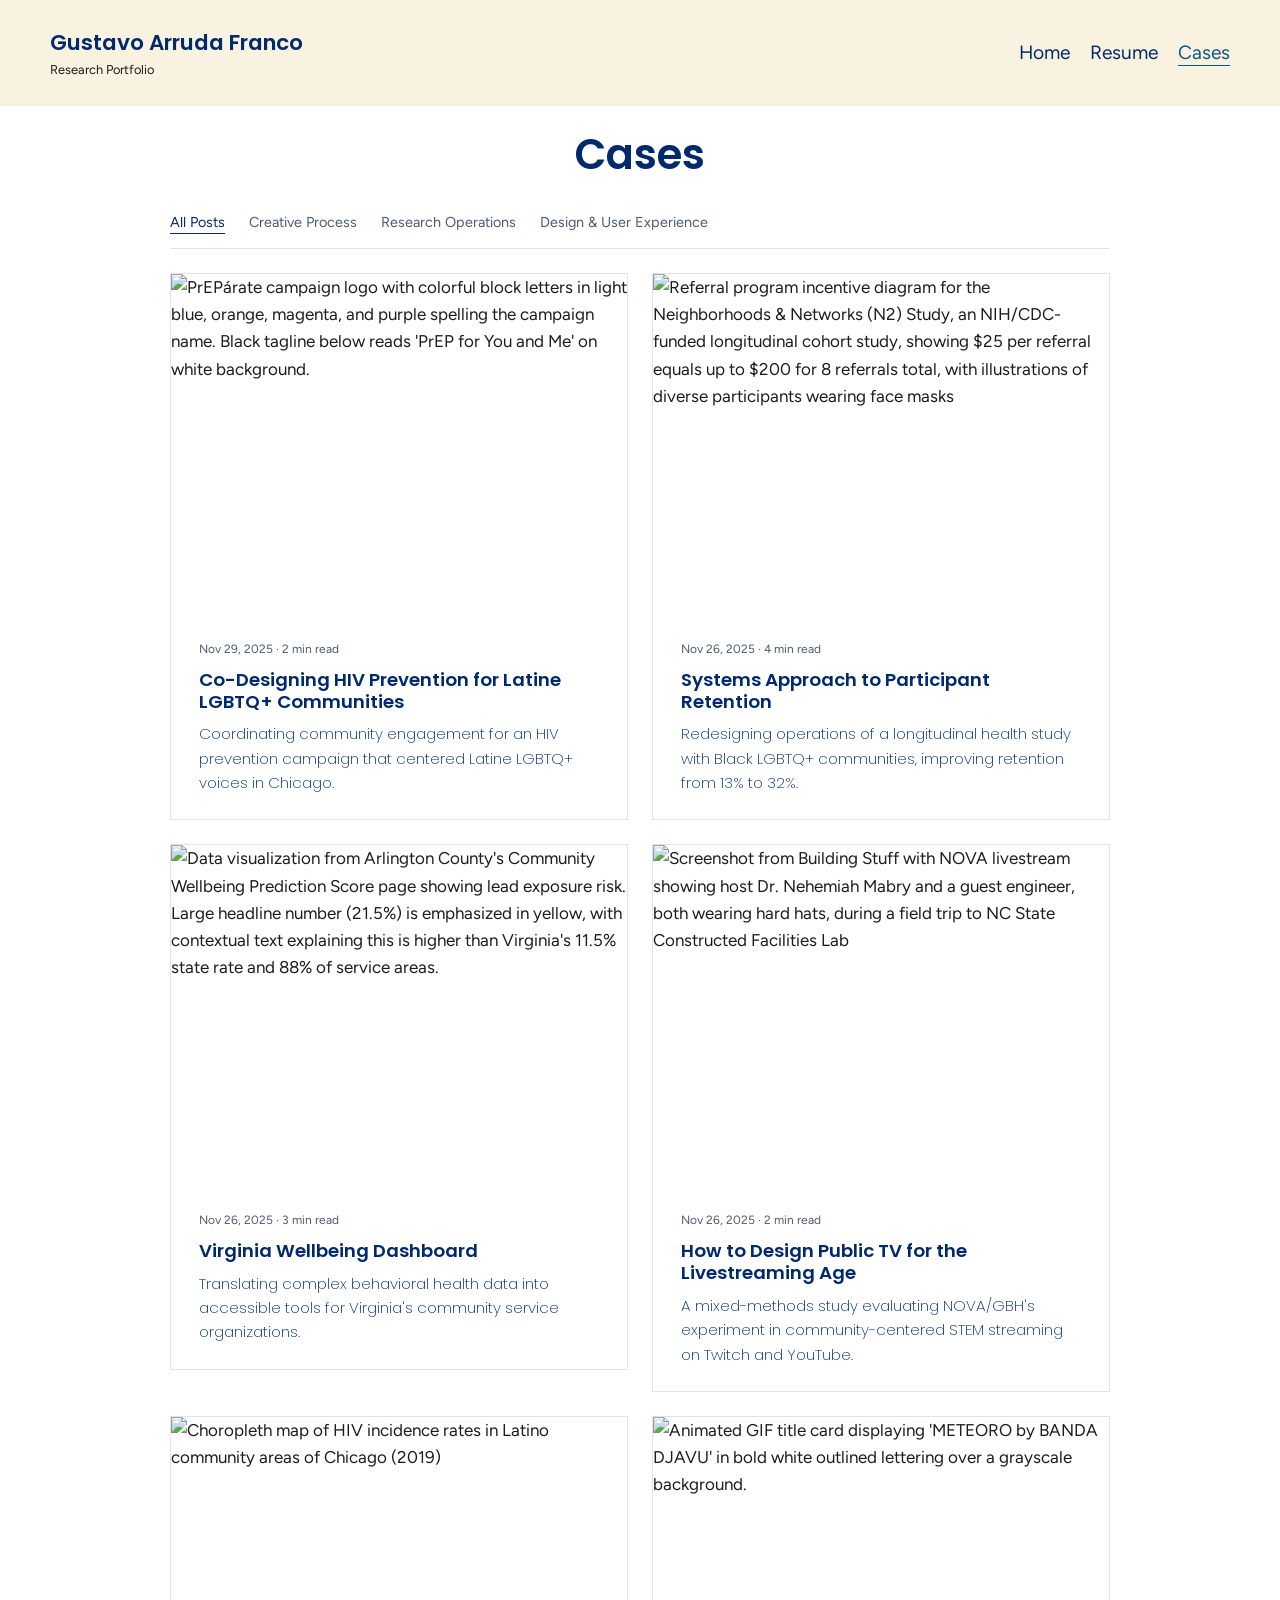
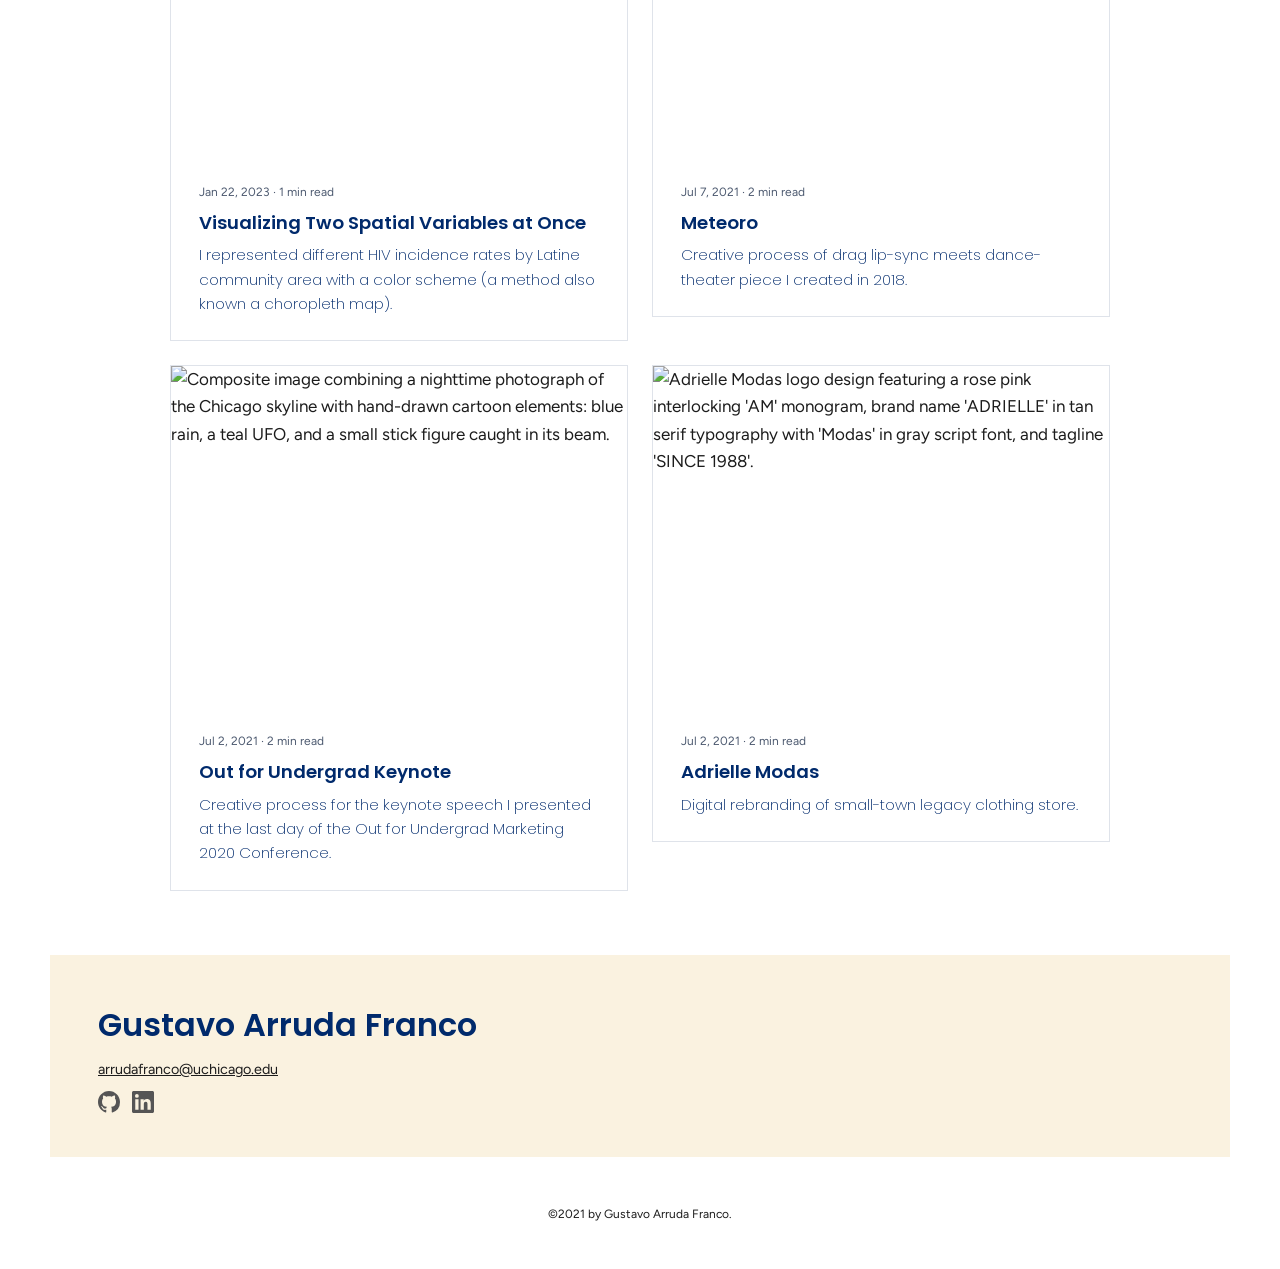
==== cases/index.html @ 229cd4fa "Move portfolio from Wix to GitHub Pages Co-Authored-By: Claude Opus 5.5 <noreply@anthropic.com> Clau" ====
<!DOCTYPE html>
<html lang="en">
<head>
<meta charset="utf-8">
<meta name="viewport" content="width=device-width, initial-scale=1">
<title>Cases | Gustavo Arruda Franco</title>
<meta name="description" content="Case studies in research, design, and creative work by Gustavo Arruda Franco.">
<meta property="og:title" content="Cases | Gustavo Arruda Franco">
<meta property="og:description" content="Case studies in research, design, and creative work by Gustavo Arruda Franco.">
<meta property="og:type" content="website">
<meta property="og:url" content="https://www.arrudafranco.com/cases">
<meta property="og:image" content="https://www.arrudafranco.com/images/62b202_1211fb0a1cf340fab92a9072e653da57~mv2.jpg">
<meta name="twitter:card" content="summary_large_image">
<link rel="canonical" href="https://www.arrudafranco.com/cases">
<link rel="icon" href="/images/62b202_48bd0dae88c1403a88b9efbafeedb46f~mv2.jpg">
<link rel="preconnect" href="https://fonts.googleapis.com">
<link rel="preconnect" href="https://fonts.gstatic.com" crossorigin>
<link href="https://fonts.googleapis.com/css2?family=Poppins:wght@200;400;600&family=Figtree:ital,wght@0,400;0,700;1,400&display=swap" rel="stylesheet">
<link rel="stylesheet" href="/assets/style.css">
</head>
<body>
<a class="skip" href="#main">Skip to content</a>
<header class="site-header">
  <div class="wrap header-inner">
    <a class="brand" href="/"><span class="brand-name">Gustavo Arruda Franco</span><span class="brand-sub">Research Portfolio</span></a>
    <nav aria-label="Main"><a href="/">Home</a><a href="/resume">Resume</a><a href="/cases" aria-current="page">Cases</a></nav>
  </div>
</header>
<main id="main">

<div class="page-head page-head-center wrap-cards">
  <h1>Cases</h1>
</div>
<section class="wrap-cards">
  <div class="filters" role="group" aria-label="Filter cases by category"><button type="button" data-filter="all" aria-pressed="true">All Posts</button><button type="button" data-filter="creative-process" aria-pressed="false">Creative Process</button><button type="button" data-filter="research-operations" aria-pressed="false">Research Operations</button><button type="button" data-filter="design-user-experience" aria-pressed="false">Design &amp; User Experience</button></div>
  <div class="card-grid">
<article class="card card-col" data-cats="research-operations">
  <a class="card-link" href="/post/co-designing-hiv-prevention-for-latine-lgbtq-communities">
    <div class="card-img"><img loading="lazy" decoding="async" src="/images/62b202_234d0de4f4714a199ffac08f4cfade54~mv2.png" alt="PrEPárate campaign logo with colorful block letters in light blue, orange, magenta, and purple spelling the campaign name. Black tagline below reads &#x27;PrEP for You and Me&#x27; on white background."></div>
    <div class="card-body">
      <p class="meta"><time datetime="2025-11-29">Nov 29, 2025</time> · 2 min read</p>
      <h3>Co-Designing HIV Prevention for Latine LGBTQ+ Communities</h3>
      <p class="card-desc">Coordinating community engagement for an HIV prevention campaign that centered Latine LGBTQ+ voices in Chicago.</p>
    </div>
  </a>
</article>
<article class="card card-col" data-cats="research-operations design-user-experience">
  <a class="card-link" href="/post/systems-approach-to-participant-retention">
    <div class="card-img"><img loading="lazy" decoding="async" src="/images/62b202_034c48bd6bd248509689f6b797ee684d~mv2.png" alt="Referral program incentive diagram for the Neighborhoods &amp; Networks (N2) Study, an NIH/CDC-funded longitudinal cohort study, showing $25 per referral equals up to $200 for 8 referrals total, with illustrations of diverse participants wearing face masks"></div>
    <div class="card-body">
      <p class="meta"><time datetime="2025-11-26">Nov 26, 2025</time> · 4 min read</p>
      <h3>Systems Approach to Participant Retention</h3>
      <p class="card-desc">Redesigning operations of a longitudinal health study with Black LGBTQ+ communities, improving retention from 13% to 32%.</p>
    </div>
  </a>
</article>
<article class="card card-col" data-cats="design-user-experience">
  <a class="card-link" href="/post/virginia-wellbeing-dashboard">
    <div class="card-img"><img loading="lazy" decoding="async" src="/images/62b202_3d112b2587d24531bbbdab44dd270e27~mv2.png" alt="Data visualization from Arlington County&#x27;s Community Wellbeing Prediction Score page showing lead exposure risk. Large headline number (21.5%) is emphasized in yellow, with contextual text explaining this is higher than Virginia&#x27;s 11.5% state rate and 88% of service areas."></div>
    <div class="card-body">
      <p class="meta"><time datetime="2025-11-26">Nov 26, 2025</time> · 3 min read</p>
      <h3>Virginia Wellbeing Dashboard</h3>
      <p class="card-desc">Translating complex behavioral health data into accessible tools for Virginia&#x27;s community service organizations.</p>
    </div>
  </a>
</article>
<article class="card card-col" data-cats="research-operations design-user-experience">
  <a class="card-link" href="/post/how-to-design-public-tv-for-the-livestreaming-age">
    <div class="card-img"><img loading="lazy" decoding="async" src="/images/62b202_13148a9d7de34052a4e44938f9586332~mv2.png" alt="Screenshot from Building Stuff with NOVA livestream showing host Dr. Nehemiah Mabry and a guest engineer, both wearing hard hats, during a field trip to NC State Constructed Facilities Lab"></div>
    <div class="card-body">
      <p class="meta"><time datetime="2025-11-26">Nov 26, 2025</time> · 2 min read</p>
      <h3>How to Design Public TV for the Livestreaming Age</h3>
      <p class="card-desc">A mixed-methods study evaluating NOVA/GBH&#x27;s experiment in community-centered STEM streaming on Twitch and YouTube.</p>
    </div>
  </a>
</article>
<article class="card card-col" data-cats="research-operations design-user-experience">
  <a class="card-link" href="/post/bivariate-maps">
    <div class="card-img"><img loading="lazy" decoding="async" src="/images/62b202_f2106660c20b4e6886053f3232020545~mv2.jpeg" alt="Choropleth map of HIV incidence rates in Latino community areas of Chicago (2019)"></div>
    <div class="card-body">
      <p class="meta"><time datetime="2023-01-22">Jan 22, 2023</time> · 1 min read</p>
      <h3>Visualizing Two Spatial Variables at Once</h3>
      <p class="card-desc">I represented different HIV incidence rates by Latine community area with a color scheme (a method also known a choropleth map).</p>
    </div>
  </a>
</article>
<article class="card card-col" data-cats="creative-process">
  <a class="card-link" href="/post/meteoro">
    <div class="card-img"><img loading="lazy" decoding="async" src="/images/62b202_d550747de01c463cb6d44251dca75e0f~mv2.gif" alt="Animated GIF title card displaying &#x27;METEORO by BANDA DJAVU&#x27; in bold white outlined lettering over a grayscale background."></div>
    <div class="card-body">
      <p class="meta"><time datetime="2021-07-07">Jul 7, 2021</time> · 2 min read</p>
      <h3>Meteoro</h3>
      <p class="card-desc">Creative process of drag lip-sync meets dance-theater piece I created in 2018.</p>
    </div>
  </a>
</article>
<article class="card card-col" data-cats="creative-process">
  <a class="card-link" href="/post/keynote">
    <div class="card-img"><img loading="lazy" decoding="async" src="/images/62b202_1211fb0a1cf340fab92a9072e653da57~mv2.jpg" alt="Composite image combining a nighttime photograph of the Chicago skyline with hand-drawn cartoon elements: blue rain, a teal UFO, and a small stick figure caught in its beam."></div>
    <div class="card-body">
      <p class="meta"><time datetime="2021-07-02">Jul 2, 2021</time> · 2 min read</p>
      <h3>Out for Undergrad Keynote</h3>
      <p class="card-desc">Creative process for the keynote speech I presented at the last day of the Out for Undergrad Marketing 2020 Conference.</p>
    </div>
  </a>
</article>
<article class="card card-col" data-cats="design-user-experience">
  <a class="card-link" href="/post/adrielle-modas">
    <div class="card-img"><img loading="lazy" decoding="async" src="/images/62b202_72b867f26eb642e38a27fb91ae7e3a95~mv2.jpg" alt="Adrielle Modas logo design featuring a rose pink interlocking &#x27;AM&#x27; monogram, brand name &#x27;ADRIELLE&#x27; in tan serif typography with &#x27;Modas&#x27; in gray script font, and tagline &#x27;SINCE 1988&#x27;."></div>
    <div class="card-body">
      <p class="meta"><time datetime="2021-07-02">Jul 2, 2021</time> · 2 min read</p>
      <h3>Adrielle Modas</h3>
      <p class="card-desc">Digital rebranding of small-town legacy clothing store.</p>
    </div>
  </a>
</article>
  </div>
</section>
<script>
(function(){
  var btns=document.querySelectorAll('.filters button'),cards=document.querySelectorAll('.card-grid .card');
  function apply(f){
    btns.forEach(function(b){b.setAttribute('aria-pressed', b.dataset.filter===f?'true':'false');});
    cards.forEach(function(c){c.hidden = f!=='all' && c.dataset.cats.split(' ').indexOf(f)<0;});
  }
  btns.forEach(function(b){b.addEventListener('click',function(){apply(b.dataset.filter);history.replaceState(null,'',b.dataset.filter==='all'?location.pathname:'#'+b.dataset.filter);});});
  var h=location.hash.slice(1); if(h) apply(h);
})();
</script>

</main>
<footer class="site-footer">
  <div class="footer-card wrap">
    <p class="footer-name">Gustavo Arruda Franco</p>
    <p><a href="mailto:arrudafranco@uchicago.edu">arrudafranco@uchicago.edu</a></p>
    <p class="socials"><a href="https://github.com/arrudafranco" aria-label="GitHub" target="_blank" rel="noopener"><svg viewBox="0 0 16 16" aria-hidden="true"><path fill="currentColor" d="M8 0C3.58 0 0 3.58 0 8c0 3.54 2.29 6.53 5.47 7.59.4.07.55-.17.55-.38 0-.19-.01-.82-.01-1.49-2.01.37-2.53-.49-2.69-.94-.09-.23-.48-.94-.82-1.13-.28-.15-.68-.52-.01-.53.63-.01 1.08.58 1.23.82.72 1.21 1.87.87 2.33.66.07-.52.28-.87.51-1.07-1.78-.2-3.64-.89-3.64-3.95 0-.87.31-1.59.82-2.15-.08-.2-.36-1.02.08-2.12 0 0 .67-.21 2.2.82.64-.18 1.32-.27 2-.27.68 0 1.36.09 2 .27 1.53-1.04 2.2-.82 2.2-.82.44 1.1.16 1.92.08 2.12.51.56.82 1.27.82 2.15 0 3.07-1.87 3.75-3.65 3.95.29.25.54.73.54 1.48 0 1.07-.01 1.93-.01 2.2 0 .21.15.46.55.38A8.013 8.013 0 0016 8c0-4.42-3.58-8-8-8z"/></svg></a><a href="https://www.linkedin.com/in/gustavo-arruda-franco/" aria-label="LinkedIn" target="_blank" rel="noopener"><svg viewBox="0 0 24 24" aria-hidden="true"><path fill="currentColor" d="M20.45 20.45h-3.56v-5.57c0-1.33-.02-3.04-1.85-3.04-1.85 0-2.14 1.45-2.14 2.94v5.67H9.35V9h3.41v1.56h.05c.48-.9 1.64-1.85 3.37-1.85 3.6 0 4.27 2.37 4.27 5.46v6.28zM5.34 7.43a2.06 2.06 0 110-4.13 2.06 2.06 0 010 4.13zM7.12 20.45H3.56V9h3.56v11.45zM22.22 0H1.77C.79 0 0 .77 0 1.73v20.54C0 23.23.79 24 1.77 24h20.45c.98 0 1.78-.77 1.78-1.73V1.73C24 .77 23.2 0 22.22 0z"/></svg></a></p>
  </div>
  <p class="copyright">©2021 by Gustavo Arruda Franco.</p>
</footer>
</body>
</html>
---- assets/style.css ----
:root {
  --navy: #002a6c;
  --cream: #faf2e0;
  --rust: #a65740;
  --coral: #fe6161;
  --link: #105685;
  --ink: #1c1c1c;
  --muted: #4d5a70;
  --line: #dfe3ea;
  --display: "Poppins", system-ui, sans-serif;
  --body: "Figtree", "Proxima Nova", system-ui, sans-serif;
}

*, *::before, *::after { box-sizing: border-box; }
html { -webkit-text-size-adjust: 100%; }
body { margin: 0; font-family: var(--body); font-size: 17px; line-height: 1.6; color: var(--ink); background: #fff; }
img, video, iframe { max-width: 100%; }
img { height: auto; display: block; }
a { color: var(--link); }
h1, h2, h3, h4 { font-family: var(--display); font-weight: 600; color: var(--navy); line-height: 1.2; }
.skip { position: absolute; left: -999px; top: 0; background: var(--navy); color: #fff; padding: .5rem 1rem; z-index: 10; }
.skip:focus { left: 1rem; }
:focus-visible { outline: 3px solid var(--coral); outline-offset: 2px; }

.wrap { width: min(1180px, 100% - 2rem); margin-inline: auto; }
.wrap-narrow { width: min(1100px, 100% - 2rem); margin-inline: auto; }
.wrap-cards { width: min(940px, 100% - 2rem); margin-inline: auto; }
.wrap-post { width: min(740px, 100% - 2rem); margin-inline: auto; }
.center { text-align: center; }

/* Header */
.site-header { background: var(--cream); }
.header-inner { display: flex; align-items: center; justify-content: space-between; gap: 1rem; flex-wrap: wrap; padding: 1.6rem 0; }
.brand { text-decoration: none; color: var(--navy); display: flex; flex-direction: column; }
.brand-name { font-family: var(--display); font-weight: 600; font-size: 1.35rem; }
.brand-sub { font-size: .8rem; color: var(--ink); }
.site-header nav { display: flex; gap: 1.25rem; }
.site-header nav a { color: var(--navy); text-decoration: none; font-size: 1.2rem; }
.site-header nav a:hover, .site-header nav a[aria-current] { color: var(--link); text-decoration: underline; text-underline-offset: 6px; }

/* Buttons */
.btn { display: inline-block; border-radius: 999px; padding: .6rem 1.2rem; text-decoration: none; font-size: .9rem; }
.btn-navy { background: var(--navy); color: #fff; }
.btn-navy:hover { background: var(--link); }
.btn-coral { background: var(--coral); color: #fff; font-family: var(--display); font-weight: 600; letter-spacing: .15em; text-transform: uppercase; font-size: .8rem; }
.btn-coral:hover { background: #e94e4e; }

/* Hero */
.hero { padding: 1.5rem 0 3rem; }
.hero-band { position: relative; background: var(--navy); color: #fff; display: grid; grid-template-columns: 1fr 1fr; align-items: center; margin-top: 3.5rem; min-height: 500px; }
.hero-photo { width: min(500px, 90%); aspect-ratio: 1; object-fit: cover; border-radius: 50%; margin: -3.5rem 0 1rem -1rem; align-self: start; }
.hero-text { padding: 2rem 2rem 2rem 0; }
.hero-text h1 { color: #fff; font-size: clamp(2.6rem, 6vw, 4.5rem); margin: 0 0 2rem; }
.hero-text p { margin: .3rem 0; font-size: 1.05rem; }
.hero-text a { color: #fff; }

/* Bio */
.bio { background: var(--rust); color: #fff; padding: 3rem clamp(1.5rem, 12%, 10rem) 3.5rem; }
.bio h2 { color: #fff; text-align: center; font-size: clamp(2.5rem, 5vw, 4.5rem); margin: 0 0 2rem; }
.bio ul { padding-left: 1.1rem; margin: 0 0 2.5rem; }
.bio li { margin-bottom: 1.6rem; }
.bio a { color: #fff; }

/* Coding samples */
.coding { background: var(--cream); text-align: center; padding: 3rem 1.5rem; margin-top: 4rem; }
.coding-icon { width: 112px; height: 112px; margin: 0 auto; border-radius: 50%; background: var(--coral); color: #fff; display: grid; place-items: center; }
.coding-icon svg { width: 72px; height: 72px; }
.coding h2 { font-size: clamp(1.8rem, 3vw, 2.5rem); margin: 1rem 0; }
.coding p { color: var(--navy); }

/* Cards */
.section-title, .page-head-center h1 { text-align: center; font-size: clamp(2rem, 4vw, 2.6rem); }
.cases-home { padding-bottom: 3rem; }
.card-list { display: grid; gap: 1.5rem; }
.card { border: 1px solid var(--line); background: #fff; transition: box-shadow .2s; }
.card:hover { box-shadow: 0 6px 22px rgba(0, 42, 108, .12); }
.card[hidden] { display: none; }
.card-link { display: grid; color: inherit; text-decoration: none; height: 100%; }
.card-row .card-link { grid-template-columns: 1fr 1fr; }
.card-img { background: #fff; overflow: hidden; }
.card-img img { width: 100%; height: 100%; object-fit: cover; aspect-ratio: 4 / 3; }
.card-body { padding: 1.5rem 1.75rem; }
.card h3 { font-size: 1.5rem; margin: .6rem 0; }
.card-col h3 { font-size: 1.15rem; }
.card-link:hover h3 { color: var(--link); text-decoration: underline; }
.meta { font-size: .75rem; color: var(--muted); margin: 0; }
.card-desc { font-family: var(--display); font-weight: 200; color: var(--navy); font-size: .95rem; margin: 0; }
.card-grid { display: grid; grid-template-columns: repeat(2, 1fr); gap: 1.5rem; align-items: start; padding-bottom: 3rem; }
.card-grid-3 { grid-template-columns: repeat(3, 1fr); }
.card-col .card-link { grid-template-rows: auto 1fr; }

.filters { display: flex; flex-wrap: wrap; gap: .25rem 1.5rem; border-bottom: 1px solid var(--line); margin-bottom: 1.5rem; padding-bottom: .5rem; }
.filters button { background: none; border: 0; padding: .4rem 0; font: inherit; font-size: .9rem; color: var(--muted); cursor: pointer; }
.filters button[aria-pressed="true"], .filters button:hover { color: var(--navy); text-decoration: underline; text-underline-offset: 6px; }

/* Resume */
.page-head { display: flex; align-items: center; justify-content: space-between; gap: 1rem; padding: 1.5rem 0; }
.page-head h1 { font-size: clamp(2rem, 4vw, 2.6rem); margin: 0; }
.page-head-center { justify-content: center; }
.resume { background: var(--rust); color: #fff; margin-bottom: 3rem; }
.resume-inner { width: min(780px, 100% - 3rem); margin: 0 auto; padding: 3rem 0; }
.resume h2 { color: #fff; font-size: 1.4rem; margin: 2.5rem 0 1.5rem; }
.resume h2:first-child { margin-top: 0; }
.resume h3 { color: #fff; font-size: 1rem; margin: .5rem 0 .2rem; }
.resume .row { display: grid; grid-template-columns: 1fr 2fr; gap: 1.5rem; margin-bottom: 2rem; font-size: .9rem; }
.resume .row p { margin: 0; }
.resume .years { font-weight: 700; }
.resume .role { font-style: italic; }
.skills { display: grid; grid-template-columns: repeat(3, 1fr); gap: 1rem; font-size: .9rem; }
.skills p { margin: 0; }

/* Posts */
.post { border: 1px solid var(--line); padding: clamp(1.5rem, 6vw, 4rem); margin-top: 2rem; margin-bottom: 3rem; }
.post > h1 { font-size: clamp(1.8rem, 4vw, 2.4rem); margin: .5rem 0 1.5rem; }
.post-body { font-family: var(--display); font-weight: 200; color: var(--navy); font-size: 1rem; line-height: 1.65; }
.post-body strong { font-weight: 600; }
.post-body h2 { font-size: 1.6rem; margin: 2.2rem 0 .8rem; }
.post-body h3 { font-size: 1.2rem; margin: 1.8rem 0 .6rem; }
.post-body h4 { font-size: 1rem; margin: 1.4rem 0 .5rem; }
.post-body ul { padding-left: 1.3rem; }
.post-body li { margin-bottom: .35rem; }
.post-body blockquote { margin: 1.5rem 0; padding: .25rem 0 .25rem 1.5rem; border-left: 3px solid var(--navy); font-size: 1.25rem; line-height: 1.45; }
.post-body figure { margin: 2rem 0; }
.post-body figure img, .post-body figure video { margin-inline: auto; }
.post-body figcaption { text-align: center; font-size: .85rem; margin-top: .6rem; }
.post-body .gallery { display: grid; grid-template-columns: repeat(auto-fit, minmax(180px, 1fr)); gap: .5rem; margin: 2rem 0; }
.post-body .gallery img { width: 100%; height: 100%; object-fit: cover; aspect-ratio: 4 / 3; }
.post-body .video { position: relative; aspect-ratio: 16 / 9; margin: 1.5rem 0; }
.post-body .video iframe { position: absolute; inset: 0; width: 100%; height: 100%; border: 0; }
.post-body video { width: 100%; background: #000; }
.tags { margin-top: 2.5rem; display: flex; flex-wrap: wrap; gap: .5rem; }
.tag { font-size: .8rem; border: 1px solid var(--line); padding: .25rem .6rem; text-decoration: none; color: var(--muted); }
.tag:hover { color: var(--navy); border-color: var(--navy); }
.related-head { display: flex; justify-content: space-between; align-items: baseline; }
.related-head h2 { font-size: 1.1rem; font-weight: 400; color: var(--ink); font-family: var(--body); }
.related-head a { font-size: .85rem; }
.notfound { padding: 4rem 0; text-align: center; }

/* Footer */
.site-footer { padding: 1rem 0 2rem; }
.footer-card { background: var(--cream); padding: 2.5rem clamp(1.5rem, 5vw, 3rem); }
.footer-card p { margin: .3rem 0; }
.footer-name { font-family: var(--display); font-weight: 600; color: var(--navy); font-size: clamp(1.4rem, 3vw, 2rem); }
.footer-card a { color: var(--ink); font-size: .9rem; }
.socials { display: flex; gap: .75rem; margin-top: .5rem !important; }
.socials a { color: #555; display: inline-flex; }
.socials svg { width: 22px; height: 22px; }
.copyright { text-align: center; font-size: .75rem; margin-top: 3rem; }

@media (max-width: 760px) {
  body { font-size: 16px; }
  .hero-band { grid-template-columns: 1fr; text-align: center; }
  .hero-photo { margin: -3rem auto 0; width: 75%; }
  .hero-text { padding: 1.5rem; }
  .card-row .card-link { grid-template-columns: 1fr; }
  .card-grid, .card-grid-3 { grid-template-columns: 1fr; }
  .resume .row { grid-template-columns: 1fr; gap: .5rem; }
  .skills { grid-template-columns: 1fr; }
  .page-head { flex-direction: column; align-items: flex-start; }
}
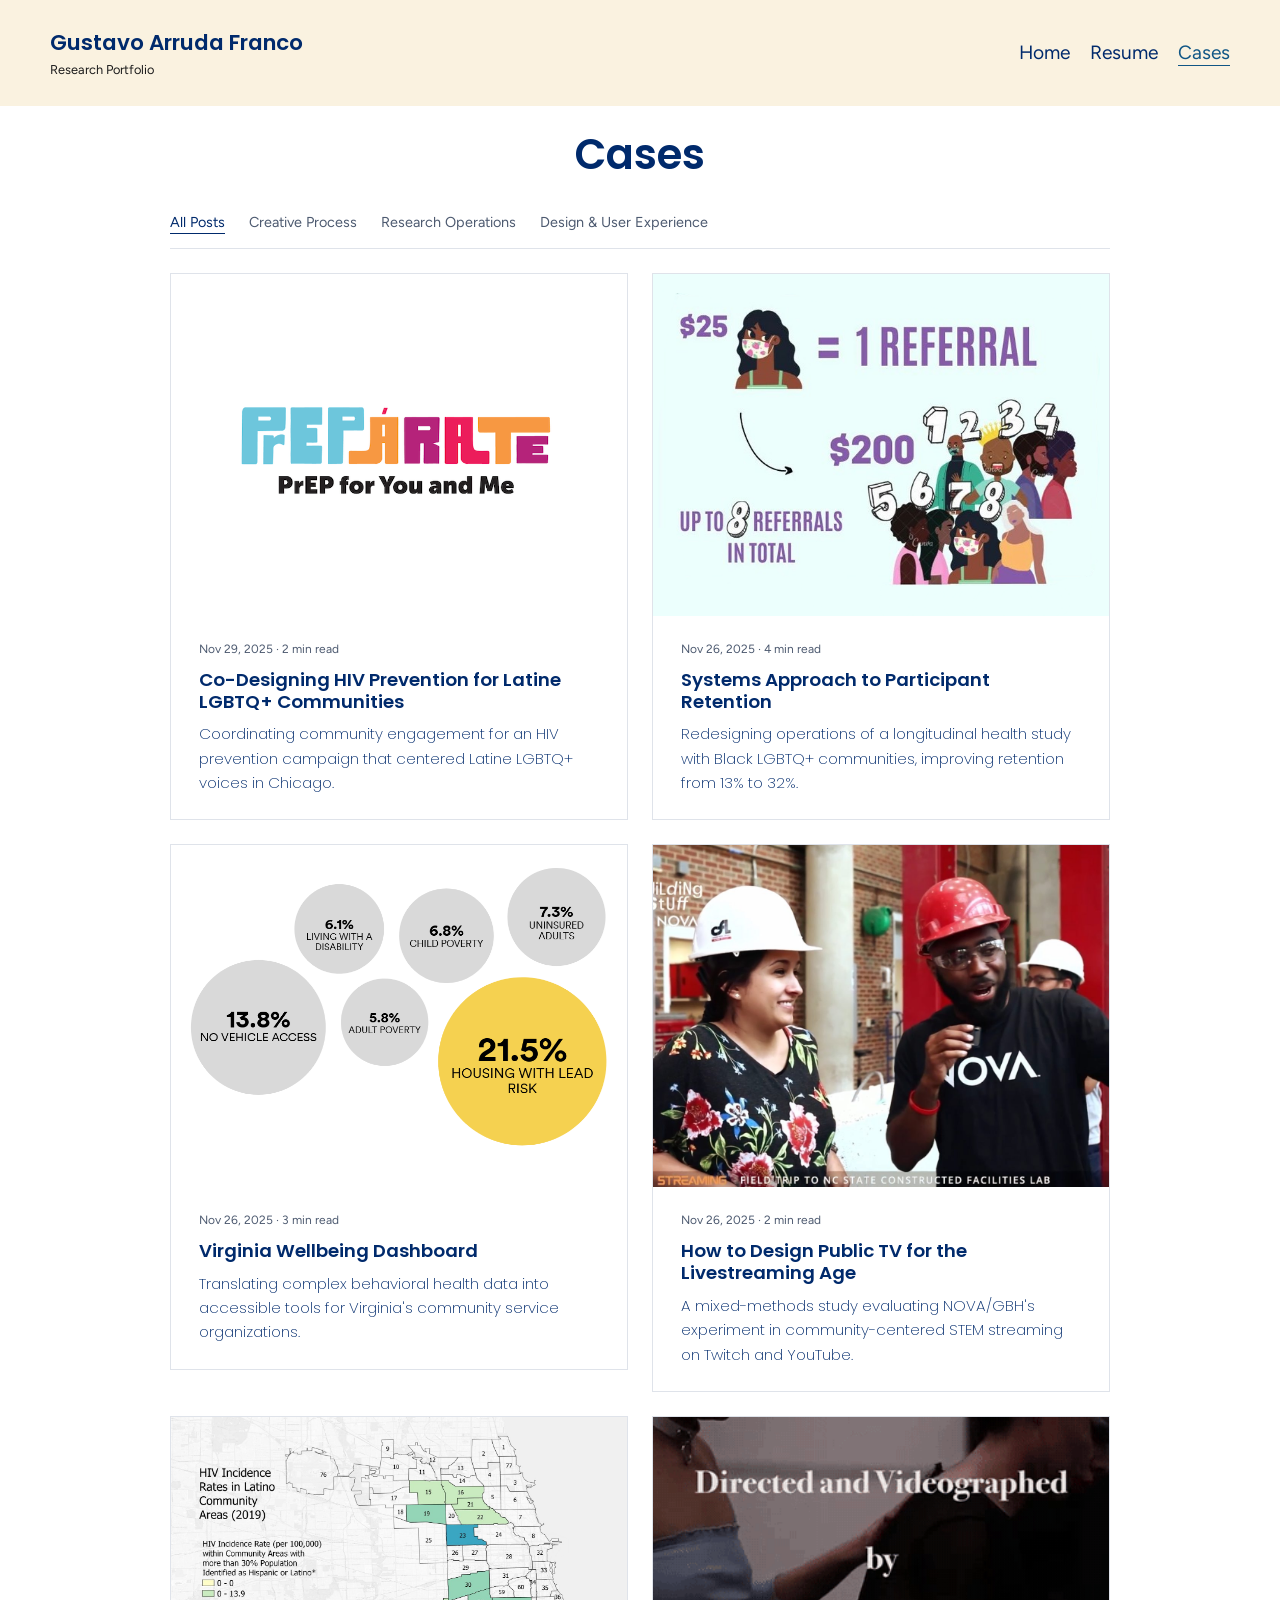
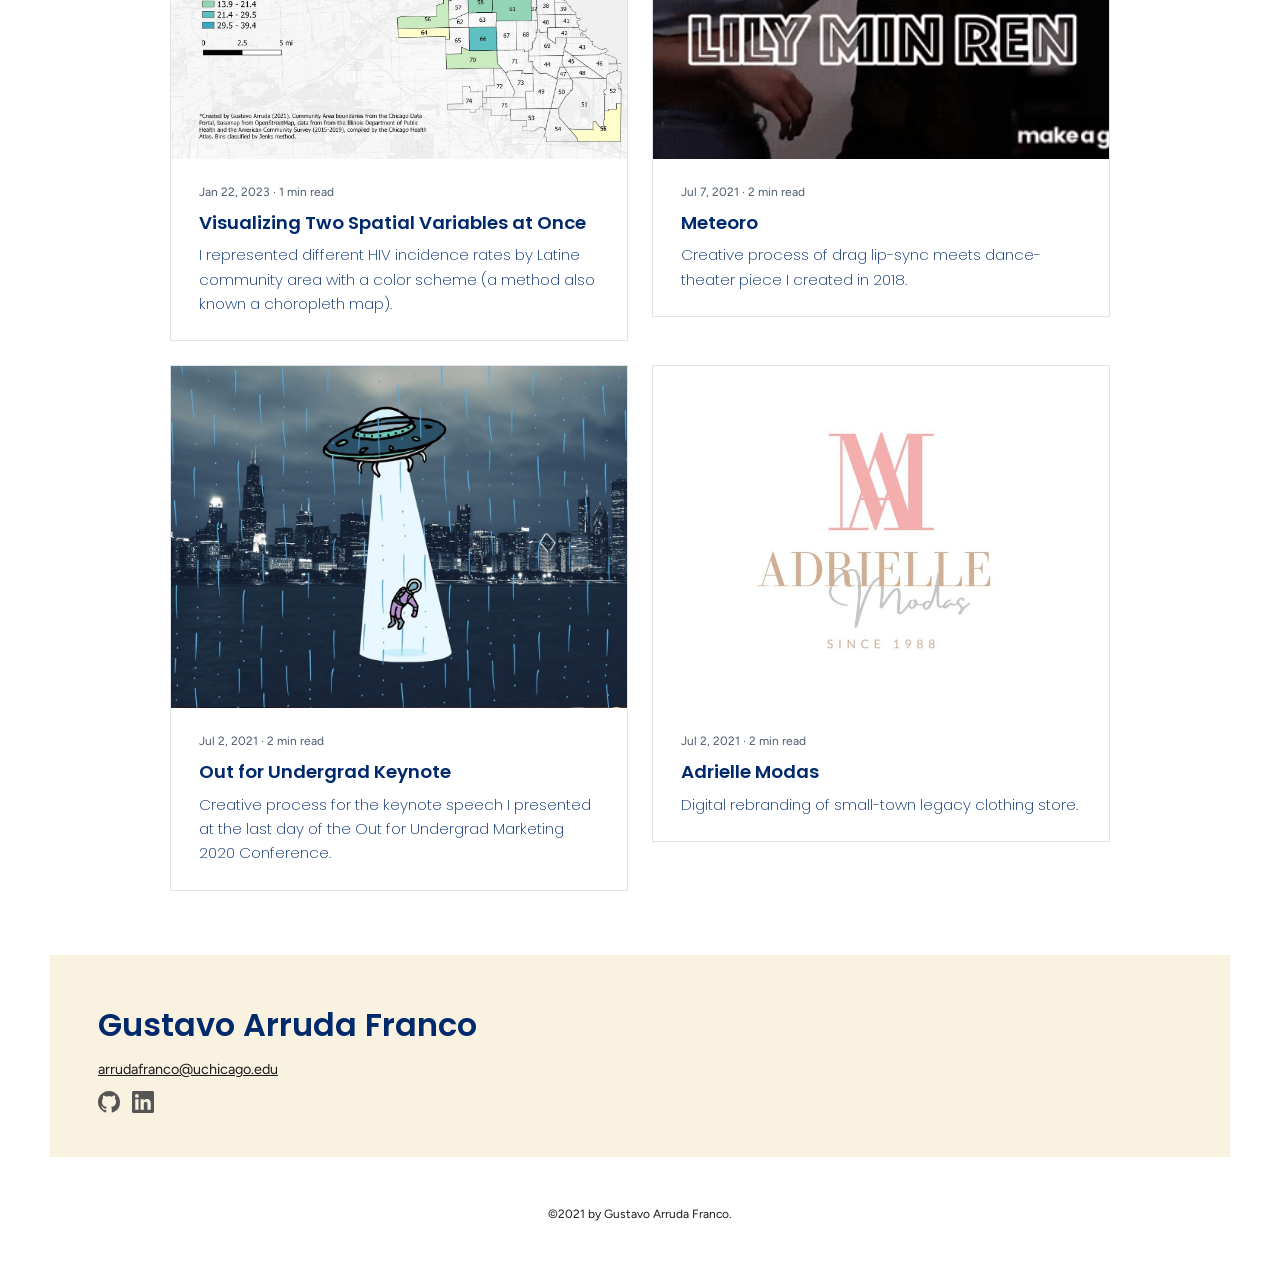
==== commit 68fd2748: "Compress images for faster loading Co-Authored-By: Claude Opus 5.5 <noreply@anthropic.com> Claude-Se" ====
--- a/cases/index.html
+++ b/cases/index.html
@@ -66,7 +66,7 @@
 </article>
 <article class="card card-col" data-cats="research-operations design-user-experience">
   <a class="card-link" href="/post/how-to-design-public-tv-for-the-livestreaming-age">
-    <div class="card-img"><img loading="lazy" decoding="async" src="/images/62b202_13148a9d7de34052a4e44938f9586332~mv2.png" alt="Screenshot from Building Stuff with NOVA livestream showing host Dr. Nehemiah Mabry and a guest engineer, both wearing hard hats, during a field trip to NC State Constructed Facilities Lab"></div>
+    <div class="card-img"><img loading="lazy" decoding="async" src="/images/62b202_13148a9d7de34052a4e44938f9586332~mv2.jpg" alt="Screenshot from Building Stuff with NOVA livestream showing host Dr. Nehemiah Mabry and a guest engineer, both wearing hard hats, during a field trip to NC State Constructed Facilities Lab"></div>
     <div class="card-body">
       <p class="meta"><time datetime="2025-11-26">Nov 26, 2025</time> · 2 min read</p>
       <h3>How to Design Public TV for the Livestreaming Age</h3>
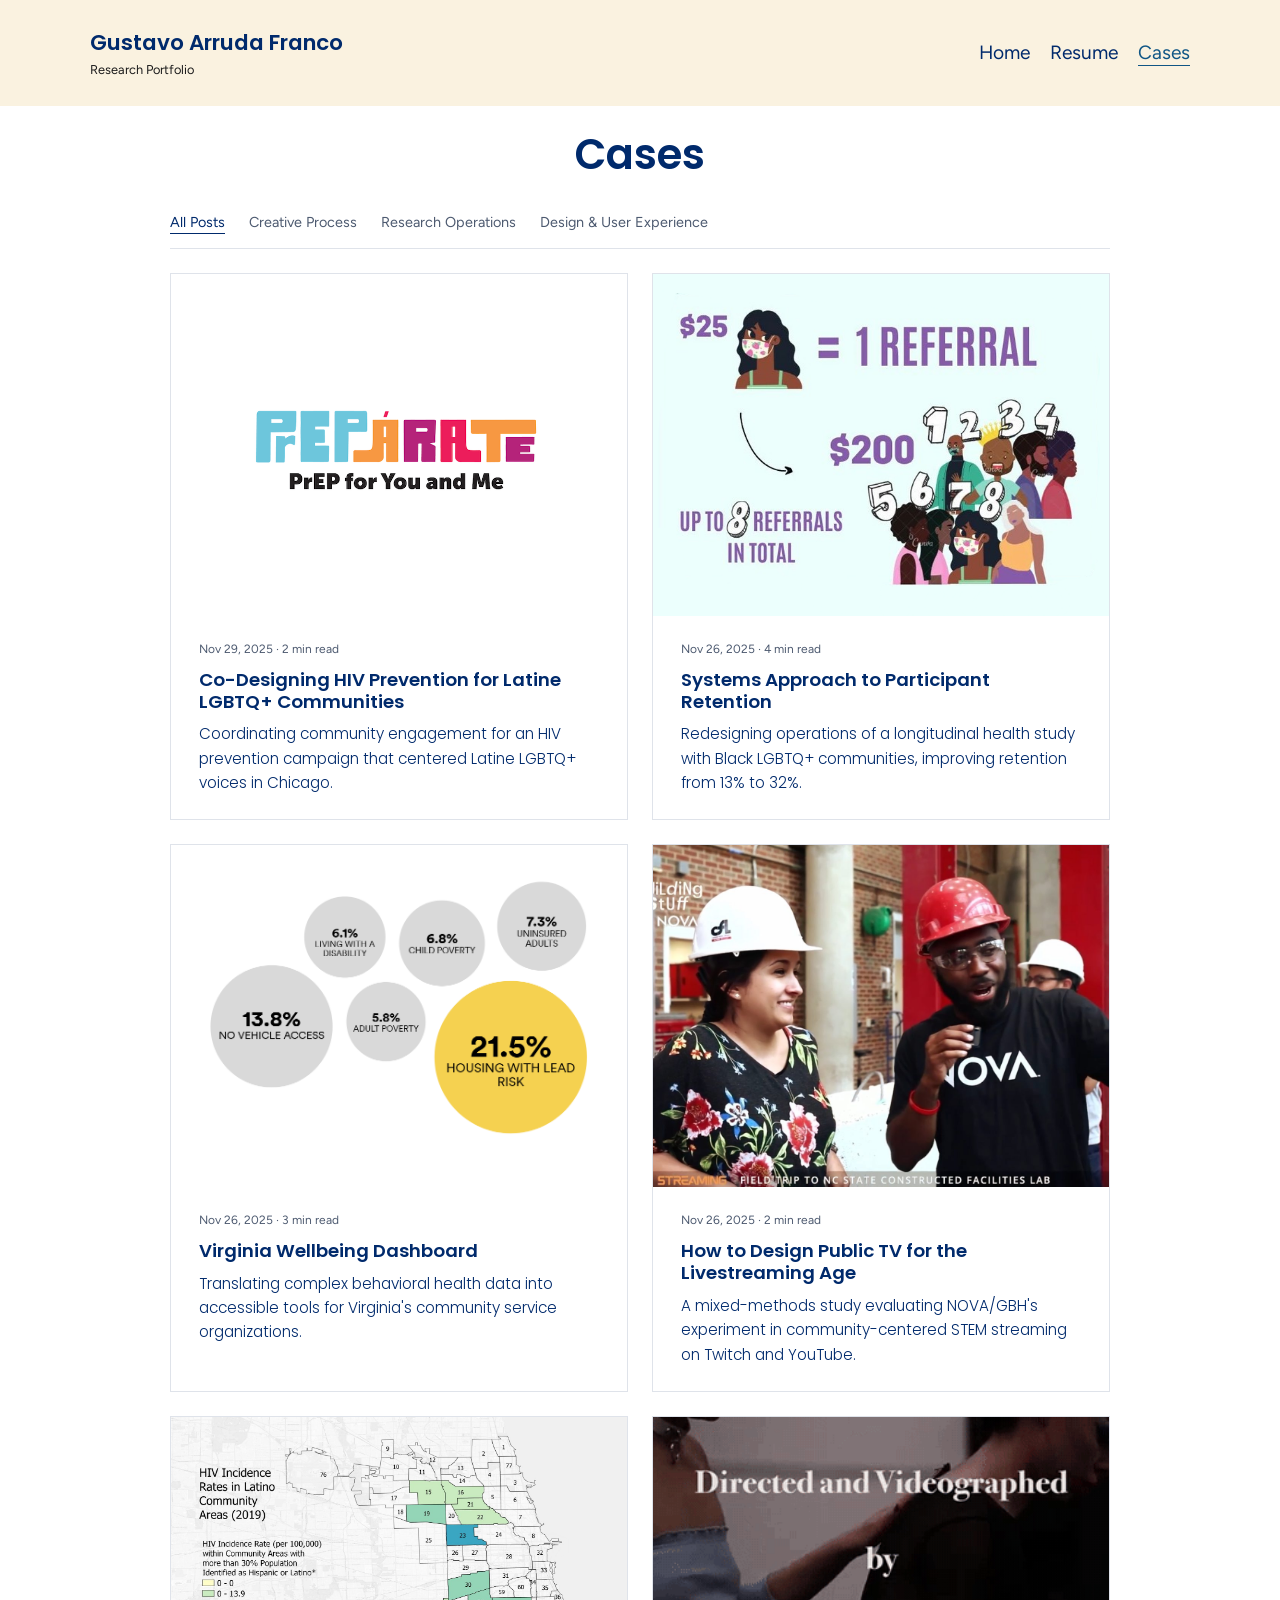
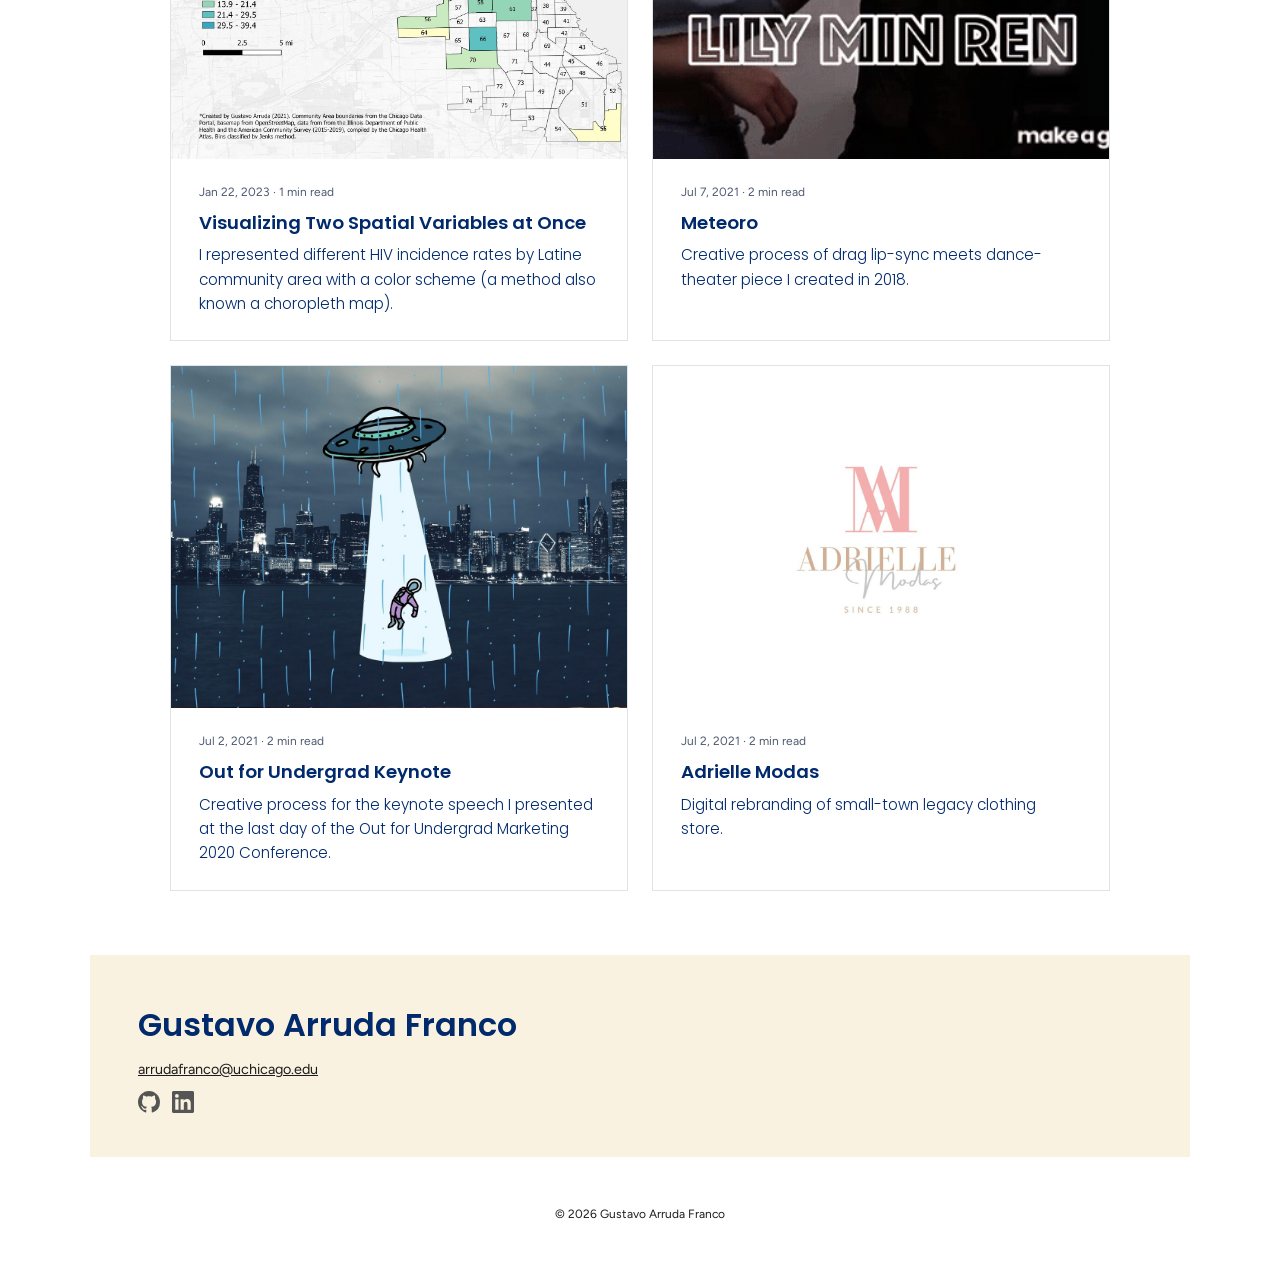
==== commit adbf13ee: "Fix layout alignment, contrast and alt text; update footer Co-Authored-By: Claude Opus 5.5 <noreply@" ====
--- a/cases/index.html
+++ b/cases/index.html
@@ -15,7 +15,7 @@
 <link rel="icon" href="/images/62b202_48bd0dae88c1403a88b9efbafeedb46f~mv2.jpg">
 <link rel="preconnect" href="https://fonts.googleapis.com">
 <link rel="preconnect" href="https://fonts.gstatic.com" crossorigin>
-<link href="https://fonts.googleapis.com/css2?family=Poppins:wght@200;400;600&family=Figtree:ital,wght@0,400;0,700;1,400&display=swap" rel="stylesheet">
+<link href="https://fonts.googleapis.com/css2?family=Poppins:wght@300;400;600&family=Figtree:ital,wght@0,400;0,700;1,400&display=swap" rel="stylesheet">
 <link rel="stylesheet" href="/assets/style.css">
 </head>
 <body>
@@ -36,7 +36,7 @@
   <div class="card-grid">
 <article class="card card-col" data-cats="research-operations">
   <a class="card-link" href="/post/co-designing-hiv-prevention-for-latine-lgbtq-communities">
-    <div class="card-img"><img loading="lazy" decoding="async" src="/images/62b202_234d0de4f4714a199ffac08f4cfade54~mv2.png" alt="PrEPárate campaign logo with colorful block letters in light blue, orange, magenta, and purple spelling the campaign name. Black tagline below reads &#x27;PrEP for You and Me&#x27; on white background."></div>
+    <div class="card-img card-img-contain"><img loading="lazy" decoding="async" src="/images/62b202_234d0de4f4714a199ffac08f4cfade54~mv2.png" alt="PrEPárate campaign logo with colorful block letters in light blue, orange, magenta, and purple spelling the campaign name. Black tagline below reads &#x27;PrEP for You and Me&#x27; on white background."></div>
     <div class="card-body">
       <p class="meta"><time datetime="2025-11-29">Nov 29, 2025</time> · 2 min read</p>
       <h3>Co-Designing HIV Prevention for Latine LGBTQ+ Communities</h3>
@@ -56,7 +56,7 @@
 </article>
 <article class="card card-col" data-cats="design-user-experience">
   <a class="card-link" href="/post/virginia-wellbeing-dashboard">
-    <div class="card-img"><img loading="lazy" decoding="async" src="/images/62b202_3d112b2587d24531bbbdab44dd270e27~mv2.png" alt="Data visualization from Arlington County&#x27;s Community Wellbeing Prediction Score page showing lead exposure risk. Large headline number (21.5%) is emphasized in yellow, with contextual text explaining this is higher than Virginia&#x27;s 11.5% state rate and 88% of service areas."></div>
+    <div class="card-img card-img-contain"><img loading="lazy" decoding="async" src="/images/62b202_3d112b2587d24531bbbdab44dd270e27~mv2.png" alt="Data visualization from Arlington County&#x27;s Community Wellbeing Prediction Score page showing lead exposure risk. Large headline number (21.5%) is emphasized in yellow, with contextual text explaining this is higher than Virginia&#x27;s 11.5% state rate and 88% of service areas."></div>
     <div class="card-body">
       <p class="meta"><time datetime="2025-11-26">Nov 26, 2025</time> · 3 min read</p>
       <h3>Virginia Wellbeing Dashboard</h3>
@@ -106,7 +106,7 @@
 </article>
 <article class="card card-col" data-cats="design-user-experience">
   <a class="card-link" href="/post/adrielle-modas">
-    <div class="card-img"><img loading="lazy" decoding="async" src="/images/62b202_72b867f26eb642e38a27fb91ae7e3a95~mv2.jpg" alt="Adrielle Modas logo design featuring a rose pink interlocking &#x27;AM&#x27; monogram, brand name &#x27;ADRIELLE&#x27; in tan serif typography with &#x27;Modas&#x27; in gray script font, and tagline &#x27;SINCE 1988&#x27;."></div>
+    <div class="card-img card-img-contain"><img loading="lazy" decoding="async" src="/images/62b202_72b867f26eb642e38a27fb91ae7e3a95~mv2.jpg" alt="Adrielle Modas logo design featuring a rose pink interlocking &#x27;AM&#x27; monogram, brand name &#x27;ADRIELLE&#x27; in tan serif typography with &#x27;Modas&#x27; in gray script font, and tagline &#x27;SINCE 1988&#x27;."></div>
     <div class="card-body">
       <p class="meta"><time datetime="2021-07-02">Jul 2, 2021</time> · 2 min read</p>
       <h3>Adrielle Modas</h3>
@@ -135,7 +135,7 @@
     <p><a href="mailto:arrudafranco@uchicago.edu">arrudafranco@uchicago.edu</a></p>
     <p class="socials"><a href="https://github.com/arrudafranco" aria-label="GitHub" target="_blank" rel="noopener"><svg viewBox="0 0 16 16" aria-hidden="true"><path fill="currentColor" d="M8 0C3.58 0 0 3.58 0 8c0 3.54 2.29 6.53 5.47 7.59.4.07.55-.17.55-.38 0-.19-.01-.82-.01-1.49-2.01.37-2.53-.49-2.69-.94-.09-.23-.48-.94-.82-1.13-.28-.15-.68-.52-.01-.53.63-.01 1.08.58 1.23.82.72 1.21 1.87.87 2.33.66.07-.52.28-.87.51-1.07-1.78-.2-3.64-.89-3.64-3.95 0-.87.31-1.59.82-2.15-.08-.2-.36-1.02.08-2.12 0 0 .67-.21 2.2.82.64-.18 1.32-.27 2-.27.68 0 1.36.09 2 .27 1.53-1.04 2.2-.82 2.2-.82.44 1.1.16 1.92.08 2.12.51.56.82 1.27.82 2.15 0 3.07-1.87 3.75-3.65 3.95.29.25.54.73.54 1.48 0 1.07-.01 1.93-.01 2.2 0 .21.15.46.55.38A8.013 8.013 0 0016 8c0-4.42-3.58-8-8-8z"/></svg></a><a href="https://www.linkedin.com/in/gustavo-arruda-franco/" aria-label="LinkedIn" target="_blank" rel="noopener"><svg viewBox="0 0 24 24" aria-hidden="true"><path fill="currentColor" d="M20.45 20.45h-3.56v-5.57c0-1.33-.02-3.04-1.85-3.04-1.85 0-2.14 1.45-2.14 2.94v5.67H9.35V9h3.41v1.56h.05c.48-.9 1.64-1.85 3.37-1.85 3.6 0 4.27 2.37 4.27 5.46v6.28zM5.34 7.43a2.06 2.06 0 110-4.13 2.06 2.06 0 010 4.13zM7.12 20.45H3.56V9h3.56v11.45zM22.22 0H1.77C.79 0 0 .77 0 1.73v20.54C0 23.23.79 24 1.77 24h20.45c.98 0 1.78-.77 1.78-1.73V1.73C24 .77 23.2 0 22.22 0z"/></svg></a></p>
   </div>
-  <p class="copyright">©2021 by Gustavo Arruda Franco.</p>
+  <p class="copyright">© 2026 Gustavo Arruda Franco</p>
 </footer>
 </body>
 </html>
--- a/assets/style.css
+++ b/assets/style.css
@@ -22,7 +22,7 @@
 .skip:focus { left: 1rem; }
 :focus-visible { outline: 3px solid var(--coral); outline-offset: 2px; }
 
-.wrap { width: min(1180px, 100% - 2rem); margin-inline: auto; }
+.wrap { width: min(1100px, 100% - 2rem); margin-inline: auto; }
 .wrap-narrow { width: min(1100px, 100% - 2rem); margin-inline: auto; }
 .wrap-cards { width: min(940px, 100% - 2rem); margin-inline: auto; }
 .wrap-post { width: min(740px, 100% - 2rem); margin-inline: auto; }
@@ -42,8 +42,8 @@
 .btn { display: inline-block; border-radius: 999px; padding: .6rem 1.2rem; text-decoration: none; font-size: .9rem; }
 .btn-navy { background: var(--navy); color: #fff; }
 .btn-navy:hover { background: var(--link); }
-.btn-coral { background: var(--coral); color: #fff; font-family: var(--display); font-weight: 600; letter-spacing: .15em; text-transform: uppercase; font-size: .8rem; }
-.btn-coral:hover { background: #e94e4e; }
+.btn-coral { background: #c73e3e; color: #fff; font-family: var(--display); font-weight: 600; letter-spacing: .15em; text-transform: uppercase; font-size: .8rem; }
+.btn-coral:hover { background: #a82f2f; }
 
 /* Hero */
 .hero { padding: 1.5rem 0 3rem; }
@@ -79,13 +79,14 @@
 .card-row .card-link { grid-template-columns: 1fr 1fr; }
 .card-img { background: #fff; overflow: hidden; }
 .card-img img { width: 100%; height: 100%; object-fit: cover; aspect-ratio: 4 / 3; }
+.card-img-contain img { object-fit: contain; padding: 1rem; }
 .card-body { padding: 1.5rem 1.75rem; }
 .card h3 { font-size: 1.5rem; margin: .6rem 0; }
 .card-col h3 { font-size: 1.15rem; }
 .card-link:hover h3 { color: var(--link); text-decoration: underline; }
 .meta { font-size: .75rem; color: var(--muted); margin: 0; }
-.card-desc { font-family: var(--display); font-weight: 200; color: var(--navy); font-size: .95rem; margin: 0; }
-.card-grid { display: grid; grid-template-columns: repeat(2, 1fr); gap: 1.5rem; align-items: start; padding-bottom: 3rem; }
+.card-desc { font-family: var(--display); font-weight: 300; color: var(--navy); font-size: .95rem; margin: 0; }
+.card-grid { display: grid; grid-template-columns: repeat(2, 1fr); gap: 1.5rem; align-items: stretch; padding-bottom: 3rem; }
 .card-grid-3 { grid-template-columns: repeat(3, 1fr); }
 .card-col .card-link { grid-template-rows: auto 1fr; }
 
@@ -112,7 +113,7 @@
 /* Posts */
 .post { border: 1px solid var(--line); padding: clamp(1.5rem, 6vw, 4rem); margin-top: 2rem; margin-bottom: 3rem; }
 .post > h1 { font-size: clamp(1.8rem, 4vw, 2.4rem); margin: .5rem 0 1.5rem; }
-.post-body { font-family: var(--display); font-weight: 200; color: var(--navy); font-size: 1rem; line-height: 1.65; }
+.post-body { font-family: var(--display); font-weight: 300; color: var(--navy); font-size: 1rem; line-height: 1.65; }
 .post-body strong { font-weight: 600; }
 .post-body h2 { font-size: 1.6rem; margin: 2.2rem 0 .8rem; }
 .post-body h3 { font-size: 1.2rem; margin: 1.8rem 0 .6rem; }
@@ -125,6 +126,8 @@
 .post-body figcaption { text-align: center; font-size: .85rem; margin-top: .6rem; }
 .post-body .gallery { display: grid; grid-template-columns: repeat(auto-fit, minmax(180px, 1fr)); gap: .5rem; margin: 2rem 0; }
 .post-body .gallery img { width: 100%; height: 100%; object-fit: cover; aspect-ratio: 4 / 3; }
+.post-body .gallery-stack { grid-template-columns: 1fr; gap: 1rem; }
+.post-body .gallery-stack img { aspect-ratio: auto; object-fit: contain; height: auto; border: 1px solid var(--line); }
 .post-body .video { position: relative; aspect-ratio: 16 / 9; margin: 1.5rem 0; }
 .post-body .video iframe { position: absolute; inset: 0; width: 100%; height: 100%; border: 0; }
 .post-body video { width: 100%; background: #000; }
@@ -157,4 +160,6 @@
   .resume .row { grid-template-columns: 1fr; gap: .5rem; }
   .skills { grid-template-columns: 1fr; }
   .page-head { flex-direction: column; align-items: flex-start; }
+  .post { border: 0; padding: 0; margin-top: 1.5rem; }
+  .footer-card { width: 100%; }
 }
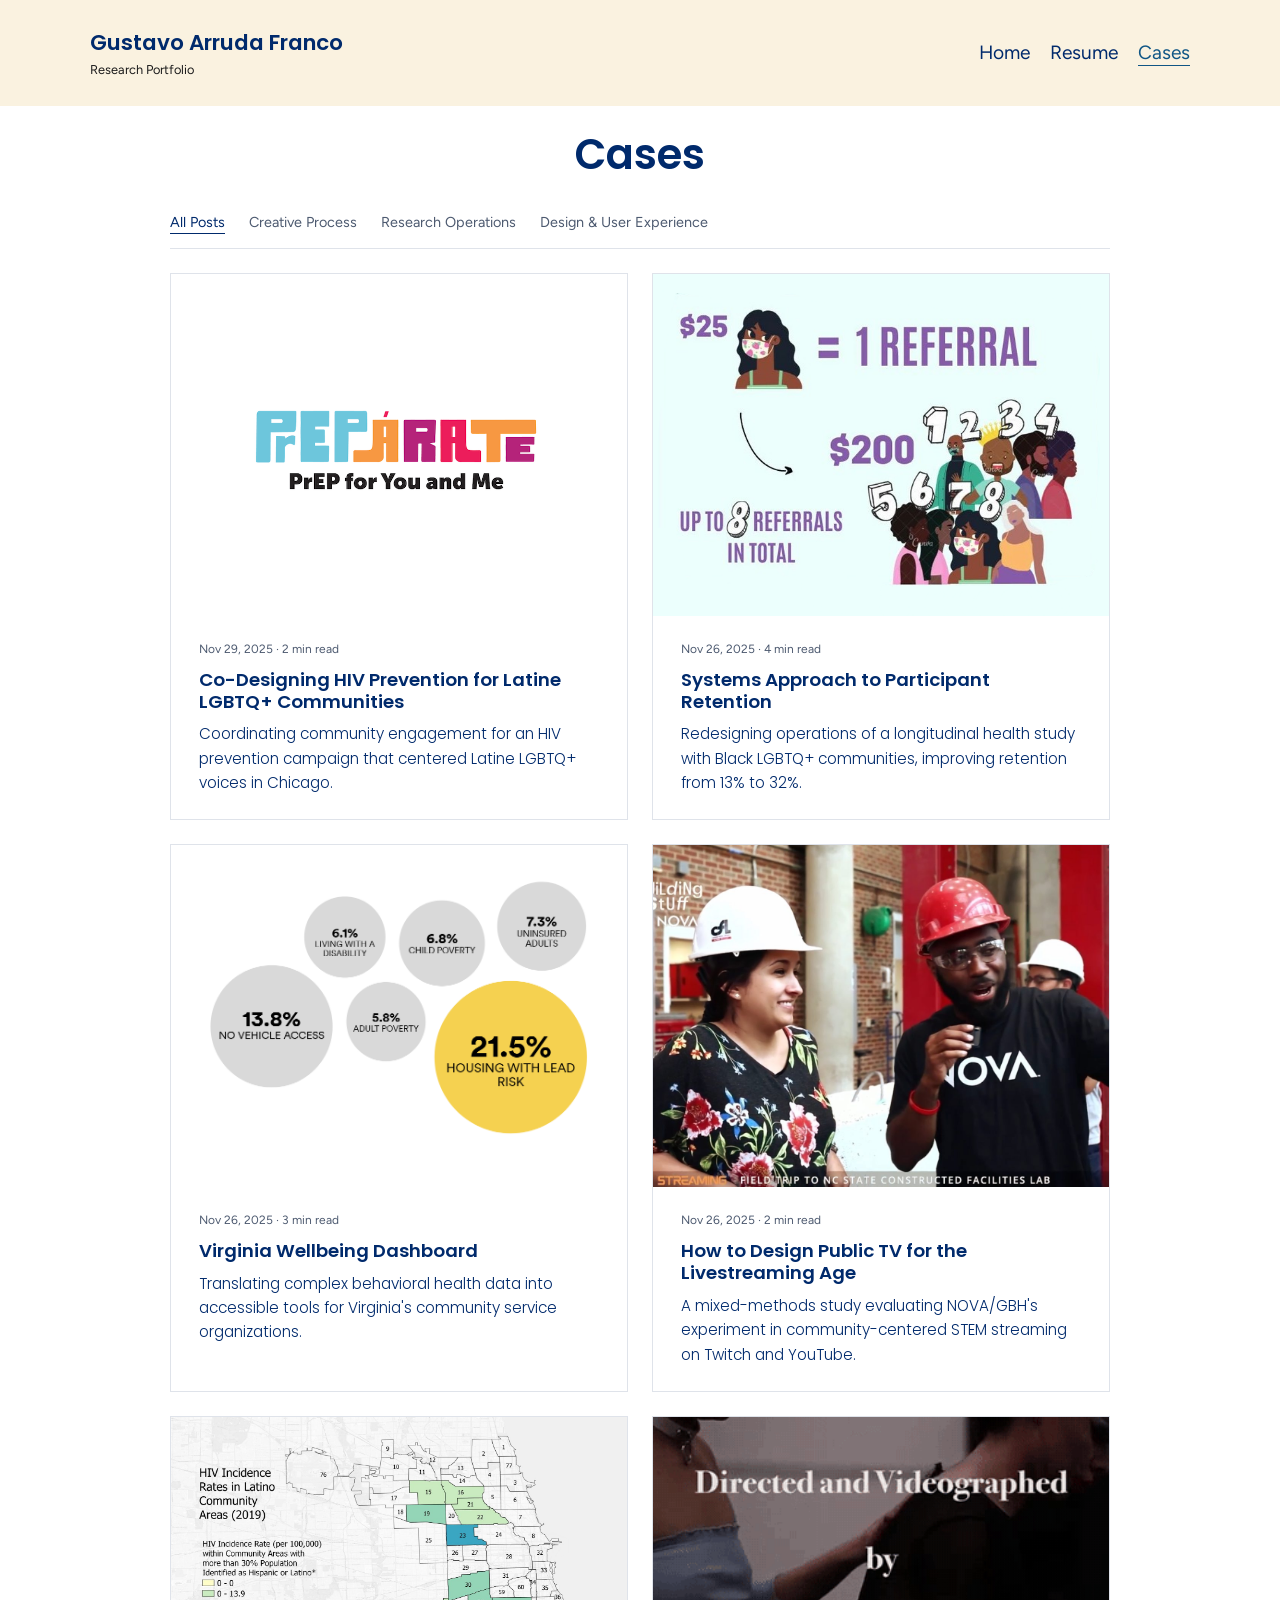
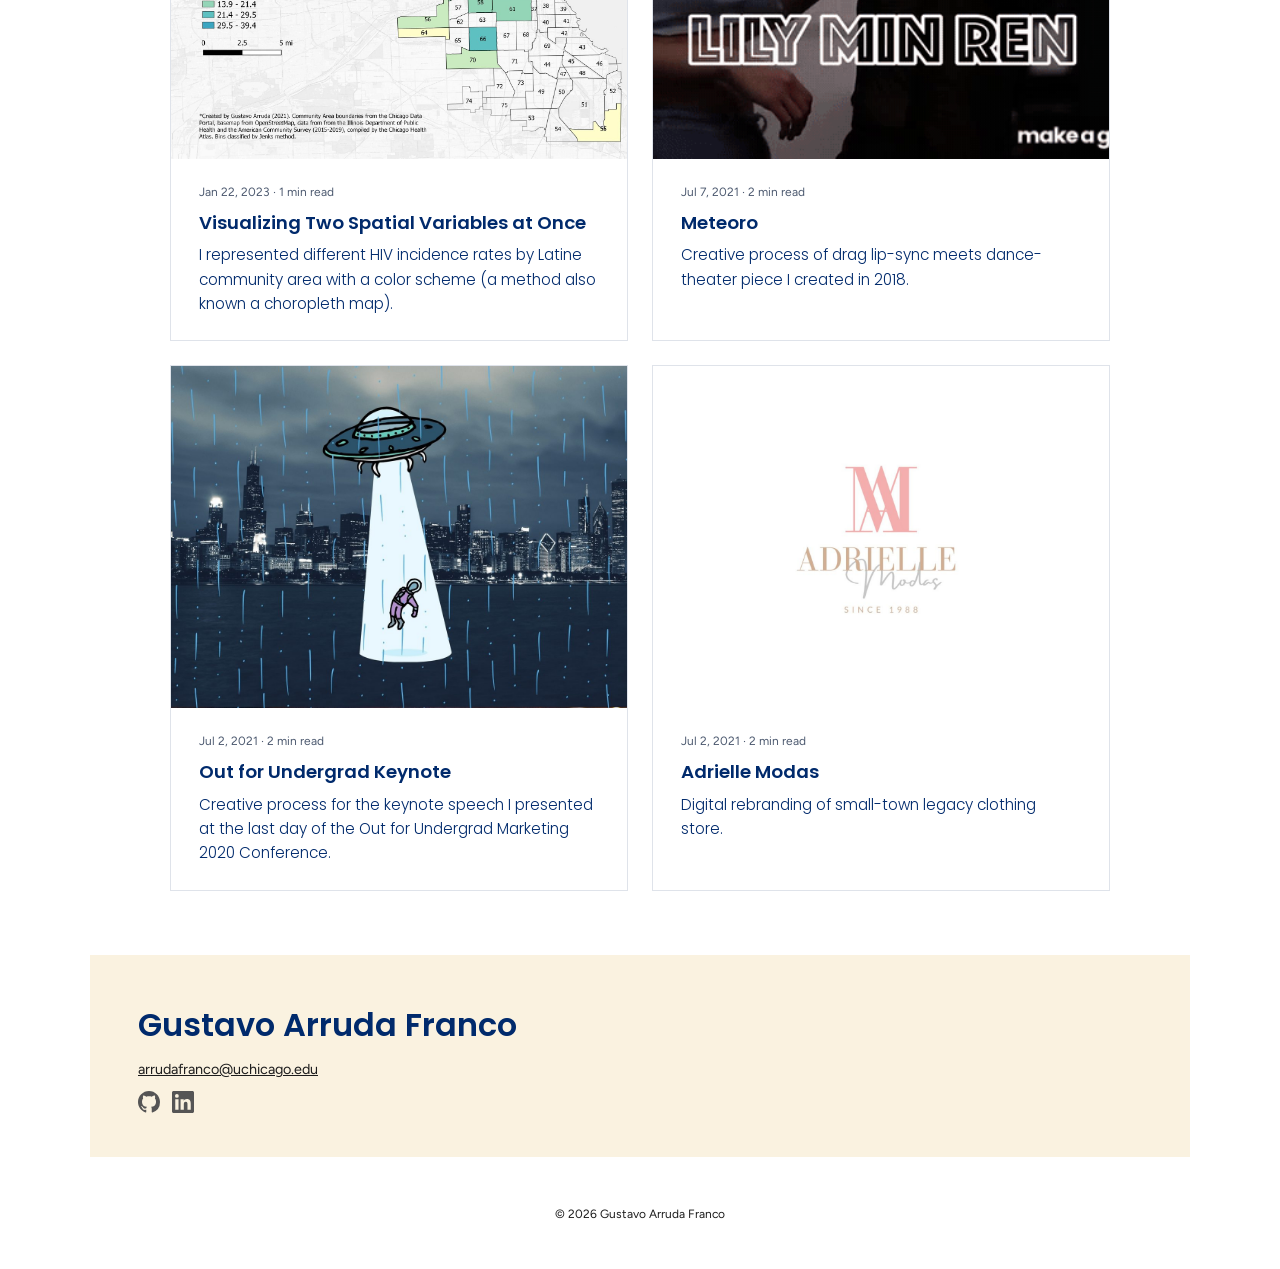
==== commit c516eab2: "Use new portrait as the link preview image Co-Authored-By: Claude Opus 5.5 <noreply@anthropic.com> C" ====
--- a/cases/index.html
+++ b/cases/index.html
@@ -9,7 +9,10 @@
 <meta property="og:description" content="Case studies in research, design, and creative work by Gustavo Arruda Franco.">
 <meta property="og:type" content="website">
 <meta property="og:url" content="https://www.arrudafranco.com/cases">
-<meta property="og:image" content="https://www.arrudafranco.com/images/62b202_1211fb0a1cf340fab92a9072e653da57~mv2.jpg">
+<meta property="og:image" content="https://www.arrudafranco.com/images/og-portrait.jpg">
+<meta property="og:image:width" content="1200">
+<meta property="og:image:height" content="630">
+<meta property="og:image:alt" content="Portrait of Gustavo Arruda Franco">
 <meta name="twitter:card" content="summary_large_image">
 <link rel="canonical" href="https://www.arrudafranco.com/cases">
 <link rel="icon" href="/images/62b202_48bd0dae88c1403a88b9efbafeedb46f~mv2.jpg">
--- a/assets/style.css
+++ b/assets/style.css
@@ -128,6 +128,9 @@
 .post-body .gallery img { width: 100%; height: 100%; object-fit: cover; aspect-ratio: 4 / 3; }
 .post-body .gallery-stack { grid-template-columns: 1fr; gap: 1rem; }
 .post-body .gallery-stack img { aspect-ratio: auto; object-fit: contain; height: auto; border: 1px solid var(--line); }
+.post-body .note { background: var(--cream); border-left: 3px solid var(--rust); padding: 1rem 1.25rem; margin: 1.5rem 0; font-size: .92rem; }
+.post-body .note p { margin: .4rem 0; }
+.post-body .spotify iframe { border: 0; border-radius: 12px; display: block; }
 .post-body .video { position: relative; aspect-ratio: 16 / 9; margin: 1.5rem 0; }
 .post-body .video iframe { position: absolute; inset: 0; width: 100%; height: 100%; border: 0; }
 .post-body video { width: 100%; background: #000; }
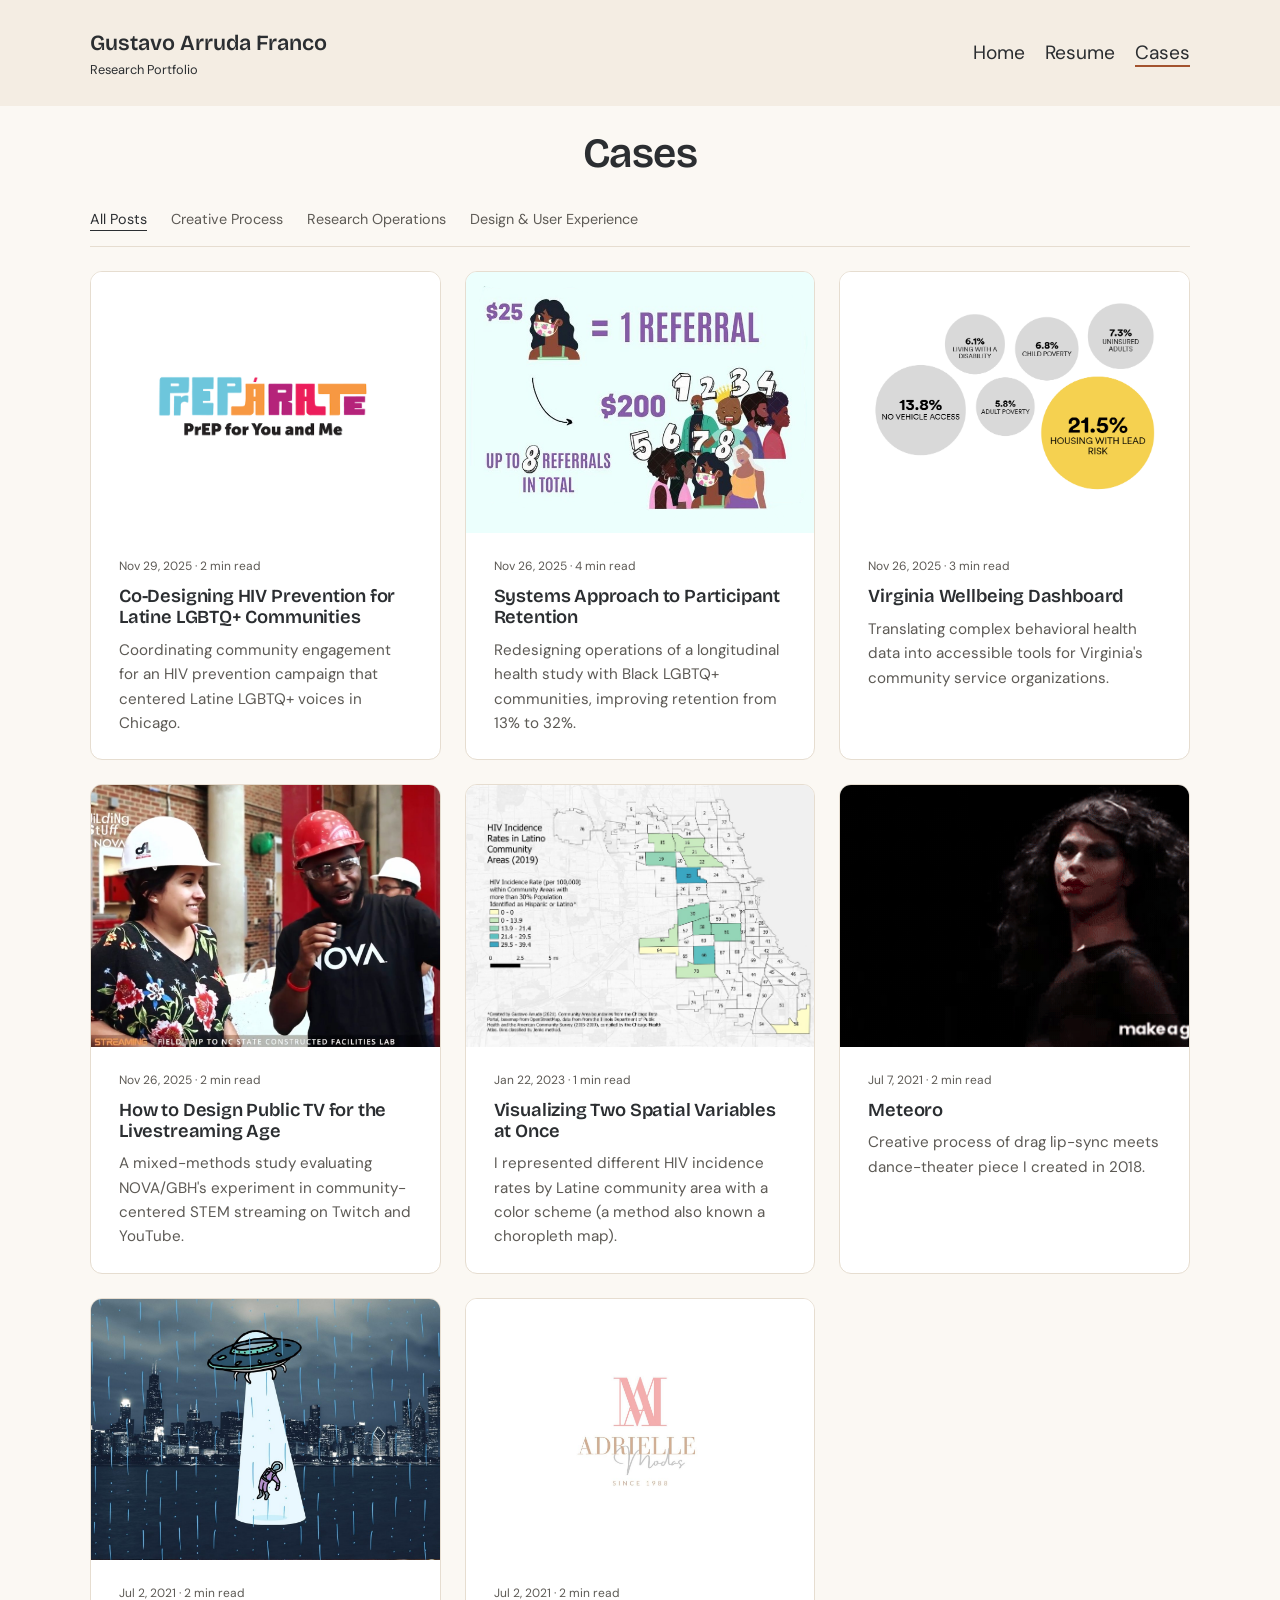
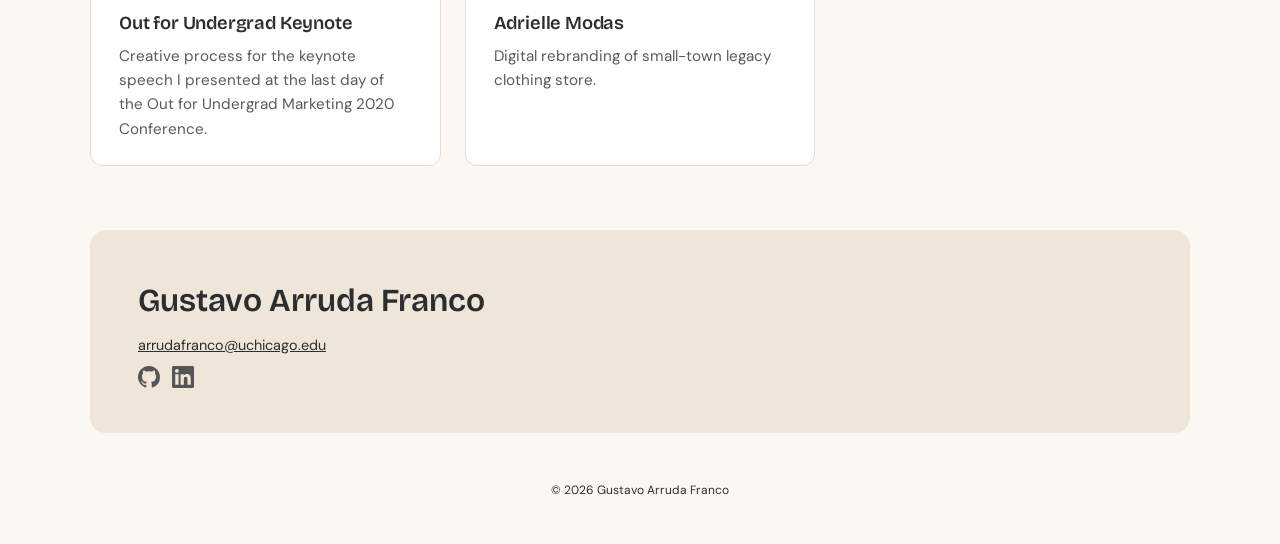
==== commit 8f5869ff: "Fonts: Bricolage Grotesque + DM Sans site-wide; align case page widths Co-Authored-By: Claude Opus 5" ====
--- a/cases/index.html
+++ b/cases/index.html
@@ -18,7 +18,7 @@
 <link rel="icon" href="/images/62b202_48bd0dae88c1403a88b9efbafeedb46f~mv2.jpg">
 <link rel="preconnect" href="https://fonts.googleapis.com">
 <link rel="preconnect" href="https://fonts.gstatic.com" crossorigin>
-<link href="https://fonts.googleapis.com/css2?family=Poppins:wght@300;400;600&family=Figtree:ital,wght@0,400;0,700;1,400&display=swap" rel="stylesheet">
+<link href="https://fonts.googleapis.com/css2?family=Bricolage+Grotesque:opsz,wght@12..96,600;12..96,700&family=DM+Sans:ital,opsz,wght@0,9..40,400;0,9..40,700;1,9..40,400&display=swap" rel="stylesheet">
 <link rel="stylesheet" href="/assets/style.css">
 </head>
 <body>
--- a/assets/style.css
+++ b/assets/style.css
@@ -1,53 +1,59 @@
 :root {
-  --navy: #002a6c;
-  --cream: #faf2e0;
-  --rust: #a65740;
-  --coral: #fe6161;
-  --link: #105685;
-  --ink: #1c1c1c;
-  --muted: #4d5a70;
-  --line: #dfe3ea;
-  --display: "Poppins", system-ui, sans-serif;
-  --body: "Figtree", "Proxima Nova", system-ui, sans-serif;
+  --navy: #2b2e31;      /* headings / ink */
+  --slate: #3b4650;     /* banner */
+  --cream: #efe5d8;     /* soft sand panels */
+  --linen: #f4ede3;     /* header, light buttons */
+  --paper: #fbf8f3;     /* page background */
+  --rust: #a3532f;      /* terracotta */
+  --coral: #a3532f;     /* accent (terracotta) */
+  --link: #8a4428;
+  --ink: #2b2e31;
+  --muted: #5d5a55;
+  --line: #e6ddd0;
+  --display: "Bricolage Grotesque", system-ui, sans-serif;
+  --body: "DM Sans", system-ui, sans-serif;
 }
 
 *, *::before, *::after { box-sizing: border-box; }
 html { -webkit-text-size-adjust: 100%; }
-body { margin: 0; font-family: var(--body); font-size: 17px; line-height: 1.6; color: var(--ink); background: #fff; }
+body { margin: 0; font-family: var(--body); font-size: 17px; line-height: 1.6; color: var(--ink); background: var(--paper); }
 img, video, iframe { max-width: 100%; }
 img { height: auto; display: block; }
 a { color: var(--link); }
-h1, h2, h3, h4 { font-family: var(--display); font-weight: 600; color: var(--navy); line-height: 1.2; }
+h1, h2, h3, h4 { font-family: var(--display); font-weight: 600; color: var(--navy); line-height: 1.15; letter-spacing: -0.01em; }
 .skip { position: absolute; left: -999px; top: 0; background: var(--navy); color: #fff; padding: .5rem 1rem; z-index: 10; }
 .skip:focus { left: 1rem; }
 :focus-visible { outline: 3px solid var(--coral); outline-offset: 2px; }
 
 .wrap { width: min(1100px, 100% - 2rem); margin-inline: auto; }
 .wrap-narrow { width: min(1100px, 100% - 2rem); margin-inline: auto; }
-.wrap-cards { width: min(940px, 100% - 2rem); margin-inline: auto; }
-.wrap-post { width: min(740px, 100% - 2rem); margin-inline: auto; }
+.wrap-cards { width: min(1100px, 100% - 2rem); margin-inline: auto; }
+.wrap-post { width: min(1100px, 100% - 2rem); margin-inline: auto; }
+.post > * { max-width: 760px; margin-inline: auto; }
 .center { text-align: center; }
 
 /* Header */
-.site-header { background: var(--cream); }
+.site-header { background: var(--linen); }
 .header-inner { display: flex; align-items: center; justify-content: space-between; gap: 1rem; flex-wrap: wrap; padding: 1.6rem 0; }
 .brand { text-decoration: none; color: var(--navy); display: flex; flex-direction: column; }
 .brand-name { font-family: var(--display); font-weight: 600; font-size: 1.35rem; }
 .brand-sub { font-size: .8rem; color: var(--ink); }
 .site-header nav { display: flex; gap: 1.25rem; }
 .site-header nav a { color: var(--navy); text-decoration: none; font-size: 1.2rem; }
-.site-header nav a:hover, .site-header nav a[aria-current] { color: var(--link); text-decoration: underline; text-underline-offset: 6px; }
+.site-header nav a:hover, .site-header nav a[aria-current] { color: var(--navy); text-decoration: underline; text-decoration-color: var(--rust); text-decoration-thickness: 2px; text-underline-offset: 6px; }
 
 /* Buttons */
-.btn { display: inline-block; border-radius: 999px; padding: .6rem 1.2rem; text-decoration: none; font-size: .9rem; }
-.btn-navy { background: var(--navy); color: #fff; }
-.btn-navy:hover { background: var(--link); }
-.btn-coral { background: #c73e3e; color: #fff; font-family: var(--display); font-weight: 600; letter-spacing: .15em; text-transform: uppercase; font-size: .8rem; }
-.btn-coral:hover { background: #a82f2f; }
+.btn { display: inline-block; border-radius: 999px; padding: .65rem 1.3rem; text-decoration: none; font-family: var(--body); font-size: .95rem; font-weight: 700; }
+.btn-navy { background: var(--slate); color: #fff; font-weight: 700; }
+.btn-navy:hover { background: #2c353d; }
+.bio a.btn-navy { background: var(--linen); color: #3b2a1f; }
+.bio a.btn-navy:hover { background: #fff; }
+.btn-coral { background: var(--rust); color: #fff; }
+.btn-coral:hover { background: #8a4428; }
 
 /* Hero */
 .hero { padding: 1.5rem 0 3rem; }
-.hero-band { position: relative; background: var(--navy); color: #fff; display: grid; grid-template-columns: 1fr 1fr; align-items: center; margin-top: 3.5rem; min-height: 500px; }
+.hero-band { position: relative; background: var(--slate); border-radius: 16px; color: #fff; display: grid; grid-template-columns: 1fr 1fr; align-items: center; margin-top: 3.5rem; min-height: 500px; }
 .hero-photo { width: min(500px, 90%); aspect-ratio: 1; object-fit: cover; border-radius: 50%; margin: -3.5rem 0 1rem -1rem; align-self: start; }
 .hero-text { padding: 2rem 2rem 2rem 0; }
 .hero-text h1 { color: #fff; font-size: clamp(2.6rem, 6vw, 4.5rem); margin: 0 0 2rem; }
@@ -55,14 +61,14 @@
 .hero-text a { color: #fff; }
 
 /* Bio */
-.bio { background: var(--rust); color: #fff; padding: 3rem clamp(1.5rem, 12%, 10rem) 3.5rem; }
+.bio { border-radius: 16px; background: var(--rust); color: #fff; padding: 3rem clamp(1.5rem, 12%, 10rem) 3.5rem; }
 .bio h2 { color: #fff; text-align: center; font-size: clamp(2.5rem, 5vw, 4.5rem); margin: 0 0 2rem; }
 .bio ul { padding-left: 1.1rem; margin: 0 0 2.5rem; }
 .bio li { margin-bottom: 1.6rem; }
 .bio a { color: #fff; }
 
 /* Coding samples */
-.coding { background: var(--cream); text-align: center; padding: 3rem 1.5rem; margin-top: 4rem; }
+.coding { border-radius: 16px; background: var(--cream); text-align: center; padding: 3rem 1.5rem; margin-top: 4rem; }
 .coding-icon { width: 112px; height: 112px; margin: 0 auto; border-radius: 50%; background: var(--coral); color: #fff; display: grid; place-items: center; }
 .coding-icon svg { width: 72px; height: 72px; }
 .coding h2 { font-size: clamp(1.8rem, 3vw, 2.5rem); margin: 1rem 0; }
@@ -72,8 +78,8 @@
 .section-title, .page-head-center h1 { text-align: center; font-size: clamp(2rem, 4vw, 2.6rem); }
 .cases-home { padding-bottom: 3rem; }
 .card-list { display: grid; gap: 1.5rem; }
-.card { border: 1px solid var(--line); background: #fff; transition: box-shadow .2s; }
-.card:hover { box-shadow: 0 6px 22px rgba(0, 42, 108, .12); }
+.card { border: 1px solid var(--line); background: #fff; border-radius: 12px; overflow: hidden; transition: box-shadow .2s; }
+.card:hover { box-shadow: 0 6px 22px rgba(59, 70, 80, .14); }
 .card[hidden] { display: none; }
 .card-link { display: grid; color: inherit; text-decoration: none; height: 100%; }
 .card-row .card-link { grid-template-columns: 1fr 1fr; }
@@ -85,8 +91,8 @@
 .card-col h3 { font-size: 1.15rem; }
 .card-link:hover h3 { color: var(--link); text-decoration: underline; }
 .meta { font-size: .75rem; color: var(--muted); margin: 0; }
-.card-desc { font-family: var(--display); font-weight: 300; color: var(--navy); font-size: .95rem; margin: 0; }
-.card-grid { display: grid; grid-template-columns: repeat(2, 1fr); gap: 1.5rem; align-items: stretch; padding-bottom: 3rem; }
+.card-desc { color: var(--muted); font-size: .95rem; margin: 0; }
+.card-grid { display: grid; grid-template-columns: repeat(3, 1fr); gap: 1.5rem; align-items: stretch; padding-bottom: 3rem; }
 .card-grid-3 { grid-template-columns: repeat(3, 1fr); }
 .card-col .card-link { grid-template-rows: auto 1fr; }
 
@@ -98,7 +104,7 @@
 .page-head { display: flex; align-items: center; justify-content: space-between; gap: 1rem; padding: 1.5rem 0; }
 .page-head h1 { font-size: clamp(2rem, 4vw, 2.6rem); margin: 0; }
 .page-head-center { justify-content: center; }
-.resume { background: var(--rust); color: #fff; margin-bottom: 3rem; }
+.resume { background: var(--rust); color: #fff; margin-bottom: 3rem; border-radius: 16px; }
 .resume-inner { width: min(780px, 100% - 3rem); margin: 0 auto; padding: 3rem 0; }
 .resume h2 { color: #fff; font-size: 1.4rem; margin: 2.5rem 0 1.5rem; }
 .resume h2:first-child { margin-top: 0; }
@@ -111,16 +117,16 @@
 .skills p { margin: 0; }
 
 /* Posts */
-.post { border: 1px solid var(--line); padding: clamp(1.5rem, 6vw, 4rem); margin-top: 2rem; margin-bottom: 3rem; }
+.post { background: #fff; border-radius: 16px; border: 1px solid var(--line); padding: clamp(1.5rem, 6vw, 4rem); margin-top: 2rem; margin-bottom: 3rem; }
 .post > h1 { font-size: clamp(1.8rem, 4vw, 2.4rem); margin: .5rem 0 1.5rem; }
-.post-body { font-family: var(--display); font-weight: 300; color: var(--navy); font-size: 1rem; line-height: 1.65; }
-.post-body strong { font-weight: 600; }
+.post-body { color: var(--ink); font-size: 1.05rem; line-height: 1.7; }
+.post-body strong { font-weight: 700; }
 .post-body h2 { font-size: 1.6rem; margin: 2.2rem 0 .8rem; }
 .post-body h3 { font-size: 1.2rem; margin: 1.8rem 0 .6rem; }
 .post-body h4 { font-size: 1rem; margin: 1.4rem 0 .5rem; }
 .post-body ul { padding-left: 1.3rem; }
 .post-body li { margin-bottom: .35rem; }
-.post-body blockquote { margin: 1.5rem 0; padding: .25rem 0 .25rem 1.5rem; border-left: 3px solid var(--navy); font-size: 1.25rem; line-height: 1.45; }
+.post-body blockquote { margin: 1.5rem 0; padding: .25rem 0 .25rem 1.5rem; border-left: 3px solid var(--rust); font-size: 1.25rem; line-height: 1.45; }
 .post-body figure { margin: 2rem 0; }
 .post-body figure img, .post-body figure video { margin-inline: auto; }
 .post-body figcaption { text-align: center; font-size: .85rem; margin-top: .6rem; }
@@ -135,16 +141,16 @@
 .post-body .video iframe { position: absolute; inset: 0; width: 100%; height: 100%; border: 0; }
 .post-body video { width: 100%; background: #000; }
 .tags { margin-top: 2.5rem; display: flex; flex-wrap: wrap; gap: .5rem; }
-.tag { font-size: .8rem; border: 1px solid var(--line); padding: .25rem .6rem; text-decoration: none; color: var(--muted); }
+.tag { font-size: .8rem; border-radius: 999px; background: #fff; border: 1px solid var(--line); padding: .25rem .6rem; text-decoration: none; color: var(--muted); }
 .tag:hover { color: var(--navy); border-color: var(--navy); }
 .related-head { display: flex; justify-content: space-between; align-items: baseline; }
-.related-head h2 { font-size: 1.1rem; font-weight: 400; color: var(--ink); font-family: var(--body); }
+.related-head h2 { font-size: 1.4rem; margin: 0 0 1rem; }
 .related-head a { font-size: .85rem; }
 .notfound { padding: 4rem 0; text-align: center; }
 
 /* Footer */
 .site-footer { padding: 1rem 0 2rem; }
-.footer-card { background: var(--cream); padding: 2.5rem clamp(1.5rem, 5vw, 3rem); }
+.footer-card { border-radius: 16px; background: var(--cream); padding: 2.5rem clamp(1.5rem, 5vw, 3rem); }
 .footer-card p { margin: .3rem 0; }
 .footer-name { font-family: var(--display); font-weight: 600; color: var(--navy); font-size: clamp(1.4rem, 3vw, 2rem); }
 .footer-card a { color: var(--ink); font-size: .9rem; }
@@ -153,6 +159,9 @@
 .socials svg { width: 22px; height: 22px; }
 .copyright { text-align: center; font-size: .75rem; margin-top: 3rem; }
 
+@media (max-width: 1000px) {
+  .card-grid { grid-template-columns: repeat(2, 1fr); }
+}
 @media (max-width: 760px) {
   body { font-size: 16px; }
   .hero-band { grid-template-columns: 1fr; text-align: center; }
@@ -163,6 +172,6 @@
   .resume .row { grid-template-columns: 1fr; gap: .5rem; }
   .skills { grid-template-columns: 1fr; }
   .page-head { flex-direction: column; align-items: flex-start; }
-  .post { border: 0; padding: 0; margin-top: 1.5rem; }
+  .post { border: 0; padding: 0; margin-top: 1.5rem; background: transparent; }
   .footer-card { width: 100%; }
 }
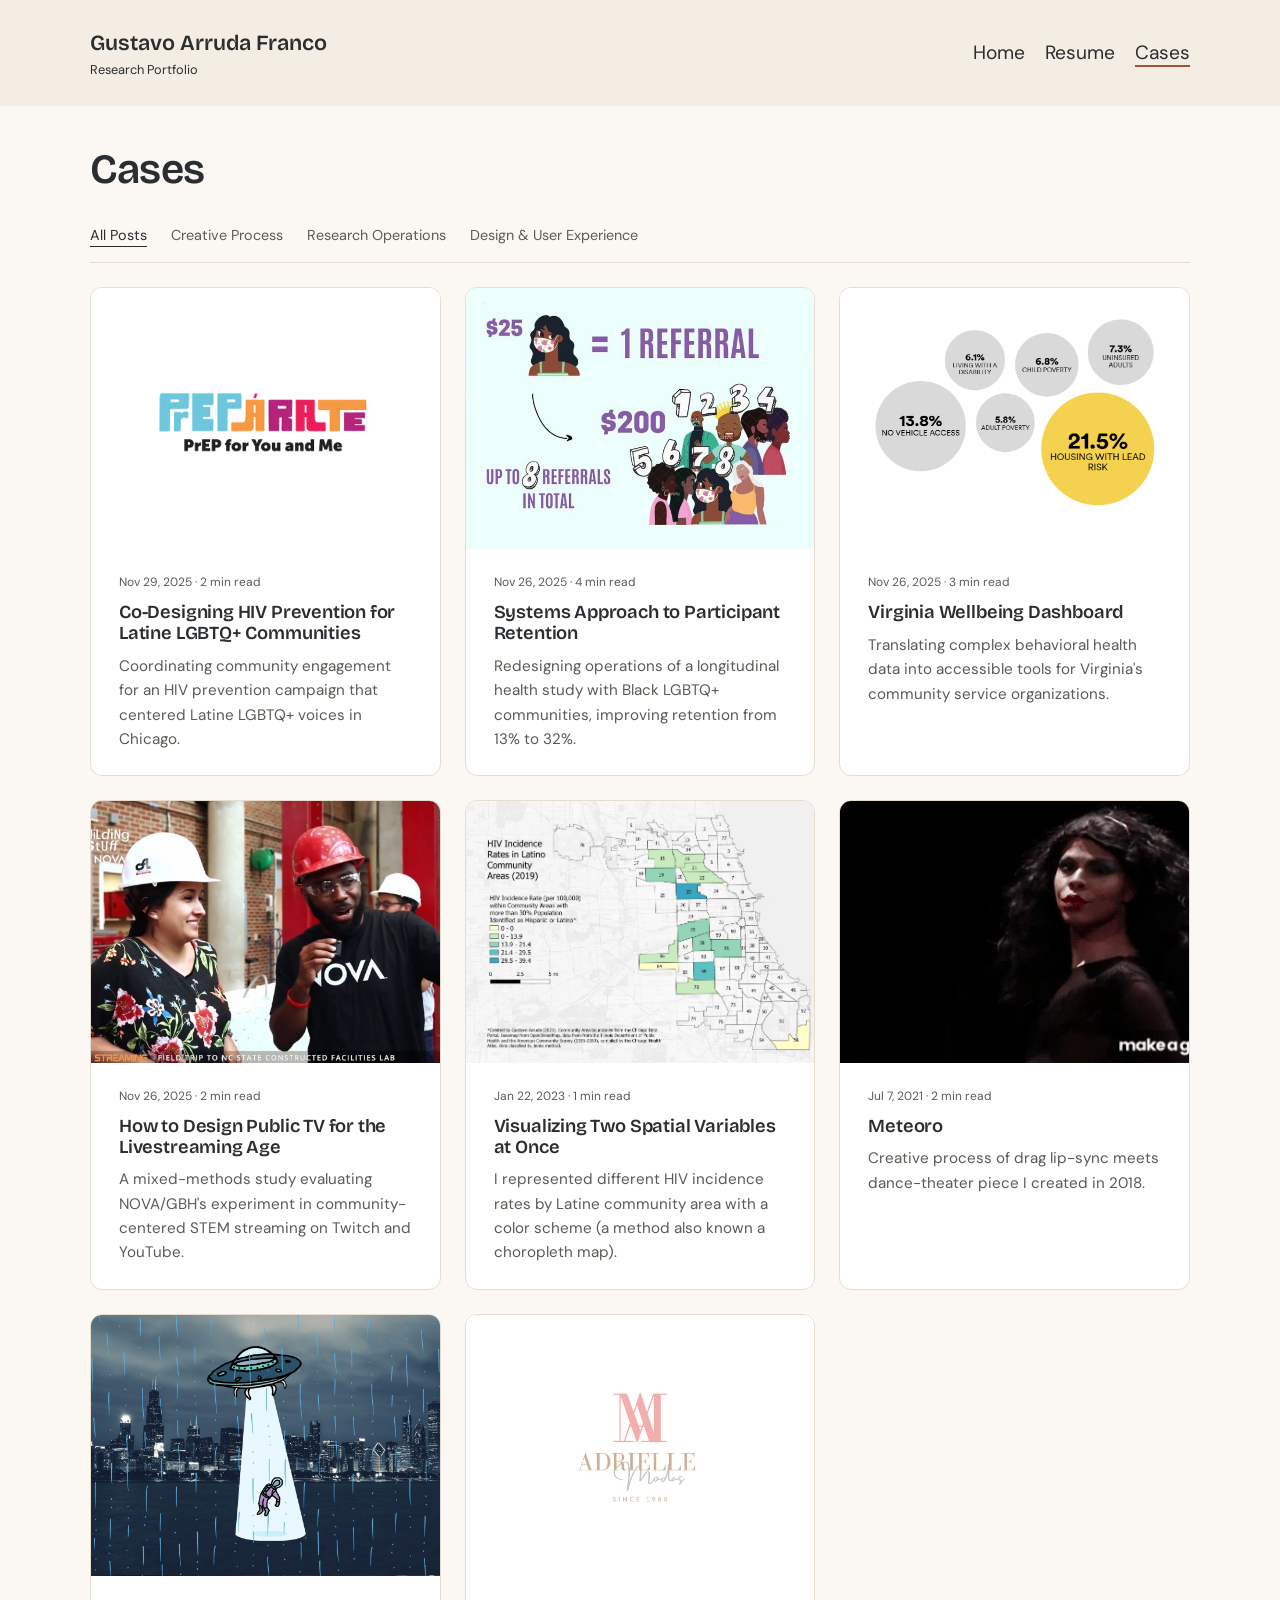
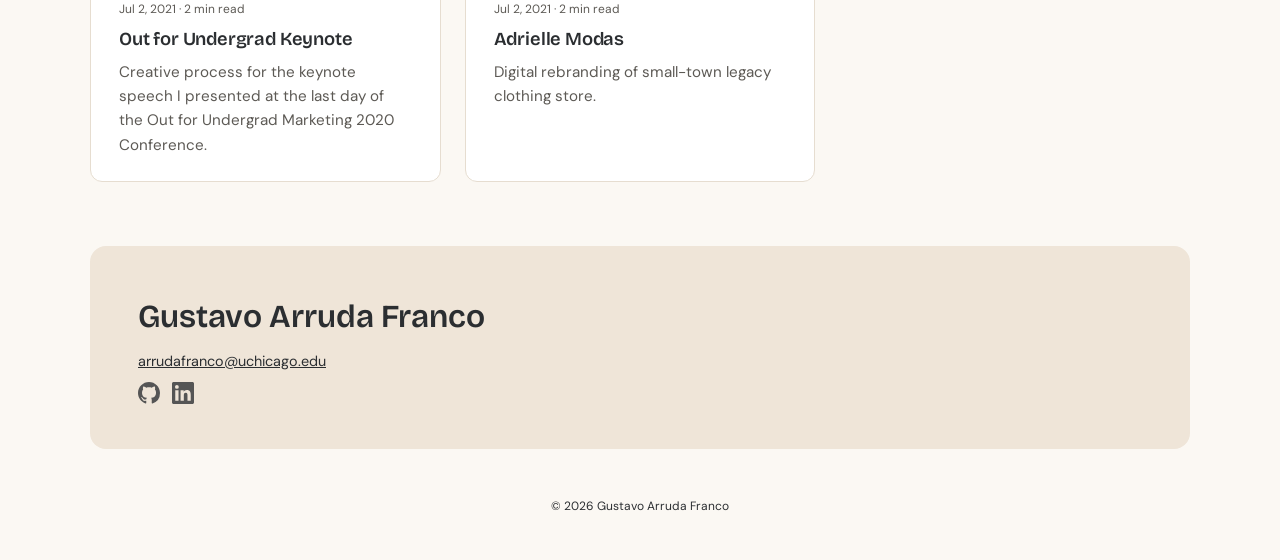
==== commit 35620f61: "Name on three lines, consistent page titles, cache-busted stylesheet Co-Authored-By: Claude Opus 5.5" ====
--- a/cases/index.html
+++ b/cases/index.html
@@ -31,7 +31,7 @@
 </header>
 <main id="main">
 
-<div class="page-head page-head-center wrap-cards">
+<div class="page-head wrap-cards">
   <h1>Cases</h1>
 </div>
 <section class="wrap-cards">
--- a/assets/style.css
+++ b/assets/style.css
@@ -29,7 +29,7 @@
 .wrap-narrow { width: min(1100px, 100% - 2rem); margin-inline: auto; }
 .wrap-cards { width: min(1100px, 100% - 2rem); margin-inline: auto; }
 .wrap-post { width: min(1100px, 100% - 2rem); margin-inline: auto; }
-.post > * { max-width: 760px; margin-inline: auto; }
+.post > * { max-width: 760px; margin-left: auto !important; margin-right: auto !important; }
 .center { text-align: center; }
 
 /* Header */
@@ -56,7 +56,8 @@
 .hero-band { position: relative; background: var(--slate); border-radius: 16px; color: #fff; display: grid; grid-template-columns: 1fr 1fr; align-items: center; margin-top: 3.5rem; min-height: 500px; }
 .hero-photo { width: min(500px, 90%); aspect-ratio: 1; object-fit: cover; border-radius: 50%; margin: -3.5rem 0 1rem -1rem; align-self: start; }
 .hero-text { padding: 2rem 2rem 2rem 0; }
-.hero-text h1 { color: #fff; font-size: clamp(2.6rem, 6vw, 4.5rem); margin: 0 0 2rem; }
+.hero-text h1 { color: #fff; font-size: clamp(2.6rem, 6vw, 4.5rem); line-height: 1.05; margin: 0 0 2rem; }
+.hero-text h1 span { display: block; }
 .hero-text p { margin: .3rem 0; font-size: 1.05rem; }
 .hero-text a { color: #fff; }
 
@@ -75,7 +76,7 @@
 .coding p { color: var(--navy); }
 
 /* Cards */
-.section-title, .page-head-center h1 { text-align: center; font-size: clamp(2rem, 4vw, 2.6rem); }
+.section-title { text-align: center; font-size: clamp(2rem, 4vw, 2.6rem); }
 .cases-home { padding-bottom: 3rem; }
 .card-list { display: grid; gap: 1.5rem; }
 .card { border: 1px solid var(--line); background: #fff; border-radius: 12px; overflow: hidden; transition: box-shadow .2s; }
@@ -101,7 +102,7 @@
 .filters button[aria-pressed="true"], .filters button:hover { color: var(--navy); text-decoration: underline; text-underline-offset: 6px; }
 
 /* Resume */
-.page-head { display: flex; align-items: center; justify-content: space-between; gap: 1rem; padding: 1.5rem 0; }
+.page-head { display: flex; align-items: center; justify-content: space-between; gap: 1rem; padding: 2.5rem 0 1.5rem; }
 .page-head h1 { font-size: clamp(2rem, 4vw, 2.6rem); margin: 0; }
 .page-head-center { justify-content: center; }
 .resume { background: var(--rust); color: #fff; margin-bottom: 3rem; border-radius: 16px; }
@@ -146,7 +147,7 @@
 .related-head { display: flex; justify-content: space-between; align-items: baseline; }
 .related-head h2 { font-size: 1.4rem; margin: 0 0 1rem; }
 .related-head a { font-size: .85rem; }
-.notfound { padding: 4rem 0; text-align: center; }
+.notfound { padding: 0 0 4rem; }
 
 /* Footer */
 .site-footer { padding: 1rem 0 2rem; }
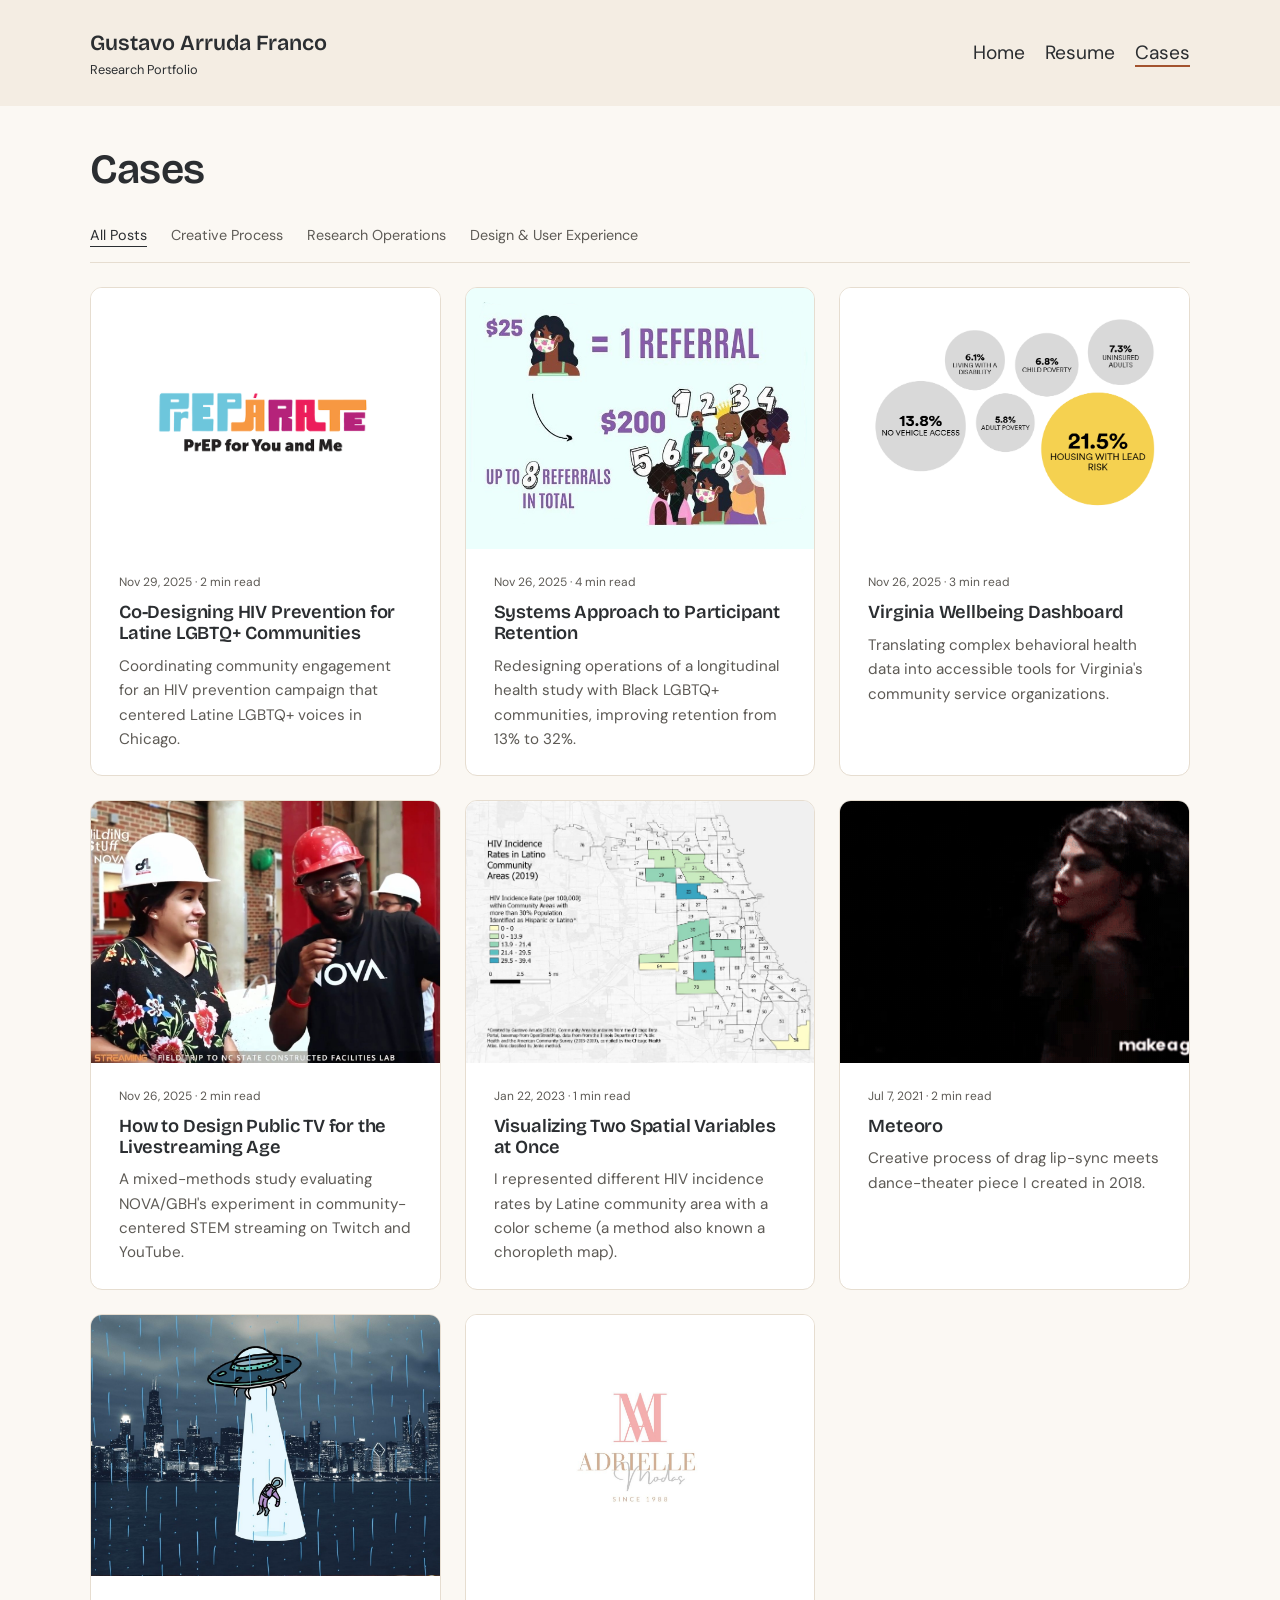
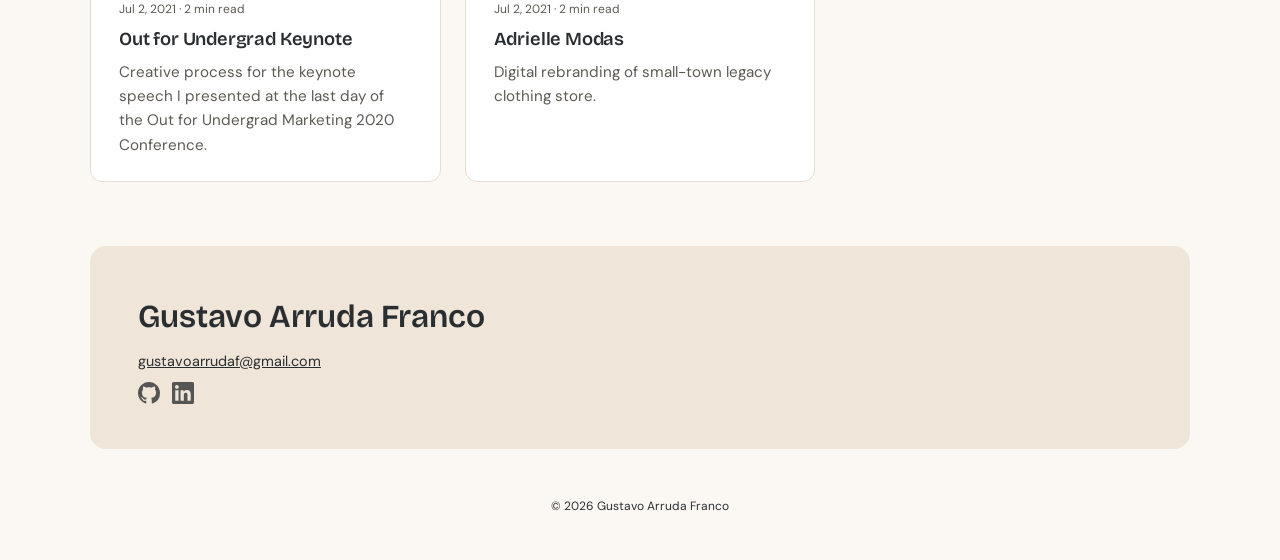
==== commit 926589d5: "Update contact email Co-Authored-By: Claude Opus 5.5 <noreply@anthropic.com> Claude-Session: https:/" ====
--- a/cases/index.html
+++ b/cases/index.html
@@ -135,7 +135,7 @@
 <footer class="site-footer">
   <div class="footer-card wrap">
     <p class="footer-name">Gustavo Arruda Franco</p>
-    <p><a href="mailto:arrudafranco@uchicago.edu">arrudafranco@uchicago.edu</a></p>
+    <p><a href="mailto:gustavoarrudaf@gmail.com">gustavoarrudaf@gmail.com</a></p>
     <p class="socials"><a href="https://github.com/arrudafranco" aria-label="GitHub" target="_blank" rel="noopener"><svg viewBox="0 0 16 16" aria-hidden="true"><path fill="currentColor" d="M8 0C3.58 0 0 3.58 0 8c0 3.54 2.29 6.53 5.47 7.59.4.07.55-.17.55-.38 0-.19-.01-.82-.01-1.49-2.01.37-2.53-.49-2.69-.94-.09-.23-.48-.94-.82-1.13-.28-.15-.68-.52-.01-.53.63-.01 1.08.58 1.23.82.72 1.21 1.87.87 2.33.66.07-.52.28-.87.51-1.07-1.78-.2-3.64-.89-3.64-3.95 0-.87.31-1.59.82-2.15-.08-.2-.36-1.02.08-2.12 0 0 .67-.21 2.2.82.64-.18 1.32-.27 2-.27.68 0 1.36.09 2 .27 1.53-1.04 2.2-.82 2.2-.82.44 1.1.16 1.92.08 2.12.51.56.82 1.27.82 2.15 0 3.07-1.87 3.75-3.65 3.95.29.25.54.73.54 1.48 0 1.07-.01 1.93-.01 2.2 0 .21.15.46.55.38A8.013 8.013 0 0016 8c0-4.42-3.58-8-8-8z"/></svg></a><a href="https://www.linkedin.com/in/gustavo-arruda-franco/" aria-label="LinkedIn" target="_blank" rel="noopener"><svg viewBox="0 0 24 24" aria-hidden="true"><path fill="currentColor" d="M20.45 20.45h-3.56v-5.57c0-1.33-.02-3.04-1.85-3.04-1.85 0-2.14 1.45-2.14 2.94v5.67H9.35V9h3.41v1.56h.05c.48-.9 1.64-1.85 3.37-1.85 3.6 0 4.27 2.37 4.27 5.46v6.28zM5.34 7.43a2.06 2.06 0 110-4.13 2.06 2.06 0 010 4.13zM7.12 20.45H3.56V9h3.56v11.45zM22.22 0H1.77C.79 0 0 .77 0 1.73v20.54C0 23.23.79 24 1.77 24h20.45c.98 0 1.78-.77 1.78-1.73V1.73C24 .77 23.2 0 22.22 0z"/></svg></a></p>
   </div>
   <p class="copyright">© 2026 Gustavo Arruda Franco</p>
--- a/assets/style.css
+++ b/assets/style.css
@@ -52,7 +52,7 @@
 .btn-coral:hover { background: #8a4428; }
 
 /* Hero */
-.hero { padding: 1.5rem 0 3rem; }
+.hero { padding: 1.5rem 0 0; }
 .hero-band { position: relative; background: var(--slate); border-radius: 16px; color: #fff; display: grid; grid-template-columns: 1fr 1fr; align-items: center; margin-top: 3.5rem; min-height: 500px; }
 .hero-photo { width: min(500px, 90%); aspect-ratio: 1; object-fit: cover; border-radius: 50%; margin: -3.5rem 0 1rem -1rem; align-self: start; }
 .hero-text { padding: 2rem 2rem 2rem 0; }
@@ -62,21 +62,26 @@
 .hero-text a { color: #fff; }
 
 /* Bio */
-.bio { border-radius: 16px; background: var(--rust); color: #fff; padding: 3rem clamp(1.5rem, 12%, 10rem) 3.5rem; }
-.bio h2 { color: #fff; text-align: center; font-size: clamp(2.5rem, 5vw, 4.5rem); margin: 0 0 2rem; }
-.bio ul { padding-left: 1.1rem; margin: 0 0 2.5rem; }
+.bio { border-radius: 16px; background: var(--rust); color: #fff; padding: 2.5rem clamp(1.5rem, 5%, 3rem); }
+.bio h2 { color: #fff; font-size: clamp(2rem, 4vw, 2.6rem); margin: 0 0 1.5rem; }
+.bio ul { padding-left: 1.1rem; margin: 0 0 2rem; max-width: 860px; }
+.bio li:last-child { margin-bottom: 0; }
+.bio-cta { margin: 0; }
 .bio li { margin-bottom: 1.6rem; }
 .bio a { color: #fff; }
 
 /* Coding samples */
-.coding { border-radius: 16px; background: var(--cream); text-align: center; padding: 3rem 1.5rem; margin-top: 4rem; }
-.coding-icon { width: 112px; height: 112px; margin: 0 auto; border-radius: 50%; background: var(--coral); color: #fff; display: grid; place-items: center; }
-.coding-icon svg { width: 72px; height: 72px; }
-.coding h2 { font-size: clamp(1.8rem, 3vw, 2.5rem); margin: 1rem 0; }
+.coding { border-radius: 16px; background: var(--cream); padding: 1.75rem clamp(1.5rem, 5%, 3rem); margin-top: 0; display: grid; grid-template-columns: auto 1fr; gap: 1.5rem; align-items: center; }
+.coding-icon { width: 72px; height: 72px; margin: 0; border-radius: 50%; background: var(--coral); color: #fff; display: grid; place-items: center; }
+.coding-icon svg { width: 44px; height: 44px; }
+.coding h2 { font-size: clamp(2rem, 4vw, 2.6rem); margin: 0 0 .5rem; }
+.coding-body { display: flex; align-items: center; justify-content: space-between; gap: 1.5rem; }
+.coding-body p { margin: 0; font-size: 1.05rem; }
+.coding-body p:last-child { flex: none; }
 .coding p { color: var(--navy); }
 
 /* Cards */
-.section-title { text-align: center; font-size: clamp(2rem, 4vw, 2.6rem); }
+.section-title { font-size: clamp(2rem, 4vw, 2.6rem); margin-top: 3rem; margin-bottom: 1.25rem; }
 .cases-home { padding-bottom: 3rem; }
 .card-list { display: grid; gap: 1.5rem; }
 .card { border: 1px solid var(--line); background: #fff; border-radius: 12px; overflow: hidden; transition: box-shadow .2s; }
@@ -168,6 +173,10 @@
   .hero-band { grid-template-columns: 1fr; text-align: center; }
   .hero-photo { margin: -3rem auto 0; width: 75%; }
   .hero-text { padding: 1.5rem; }
+  .coding { grid-template-columns: auto 1fr; gap: 1rem; align-items: start; }
+  .coding-icon { width: 52px; height: 52px; }
+  .coding-icon svg { width: 32px; height: 32px; }
+  .coding-body { flex-direction: column; align-items: flex-start; gap: 1rem; }
   .card-row .card-link { grid-template-columns: 1fr; }
   .card-grid, .card-grid-3 { grid-template-columns: 1fr; }
   .resume .row { grid-template-columns: 1fr; gap: .5rem; }
